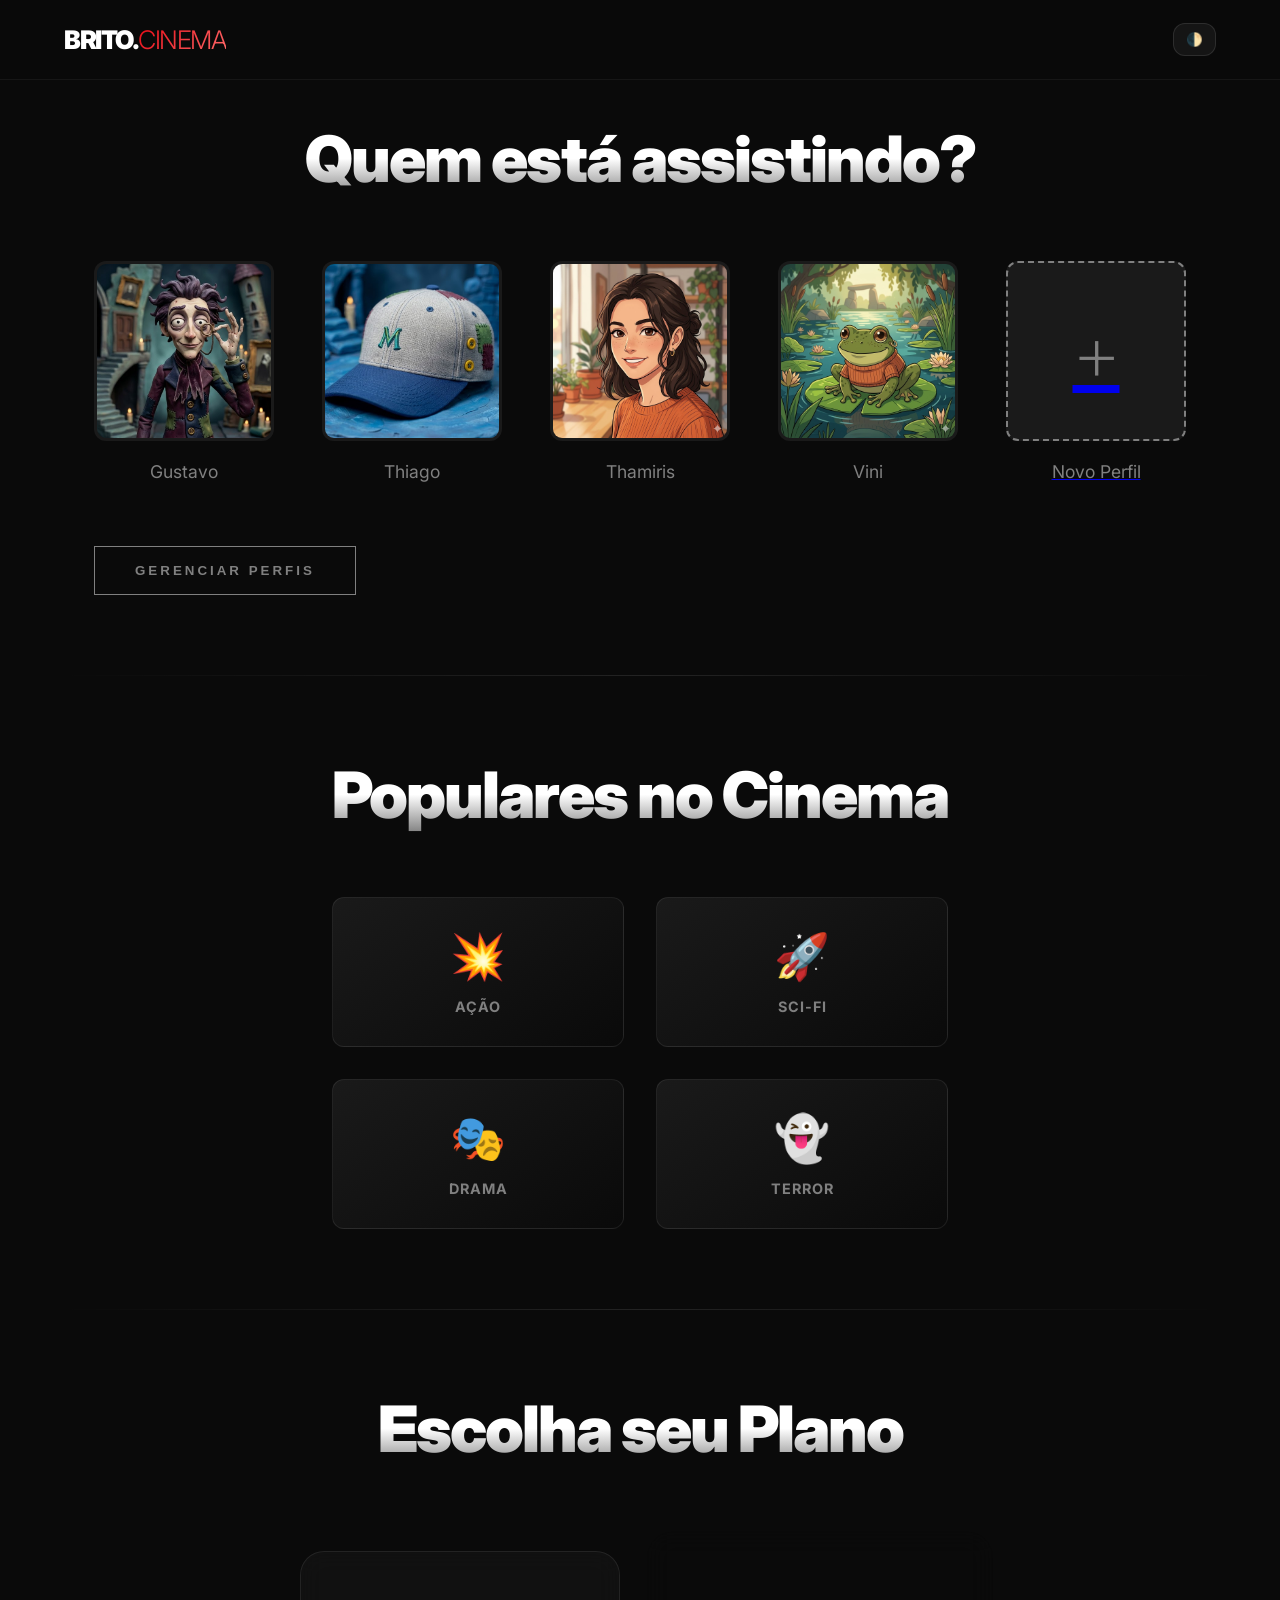
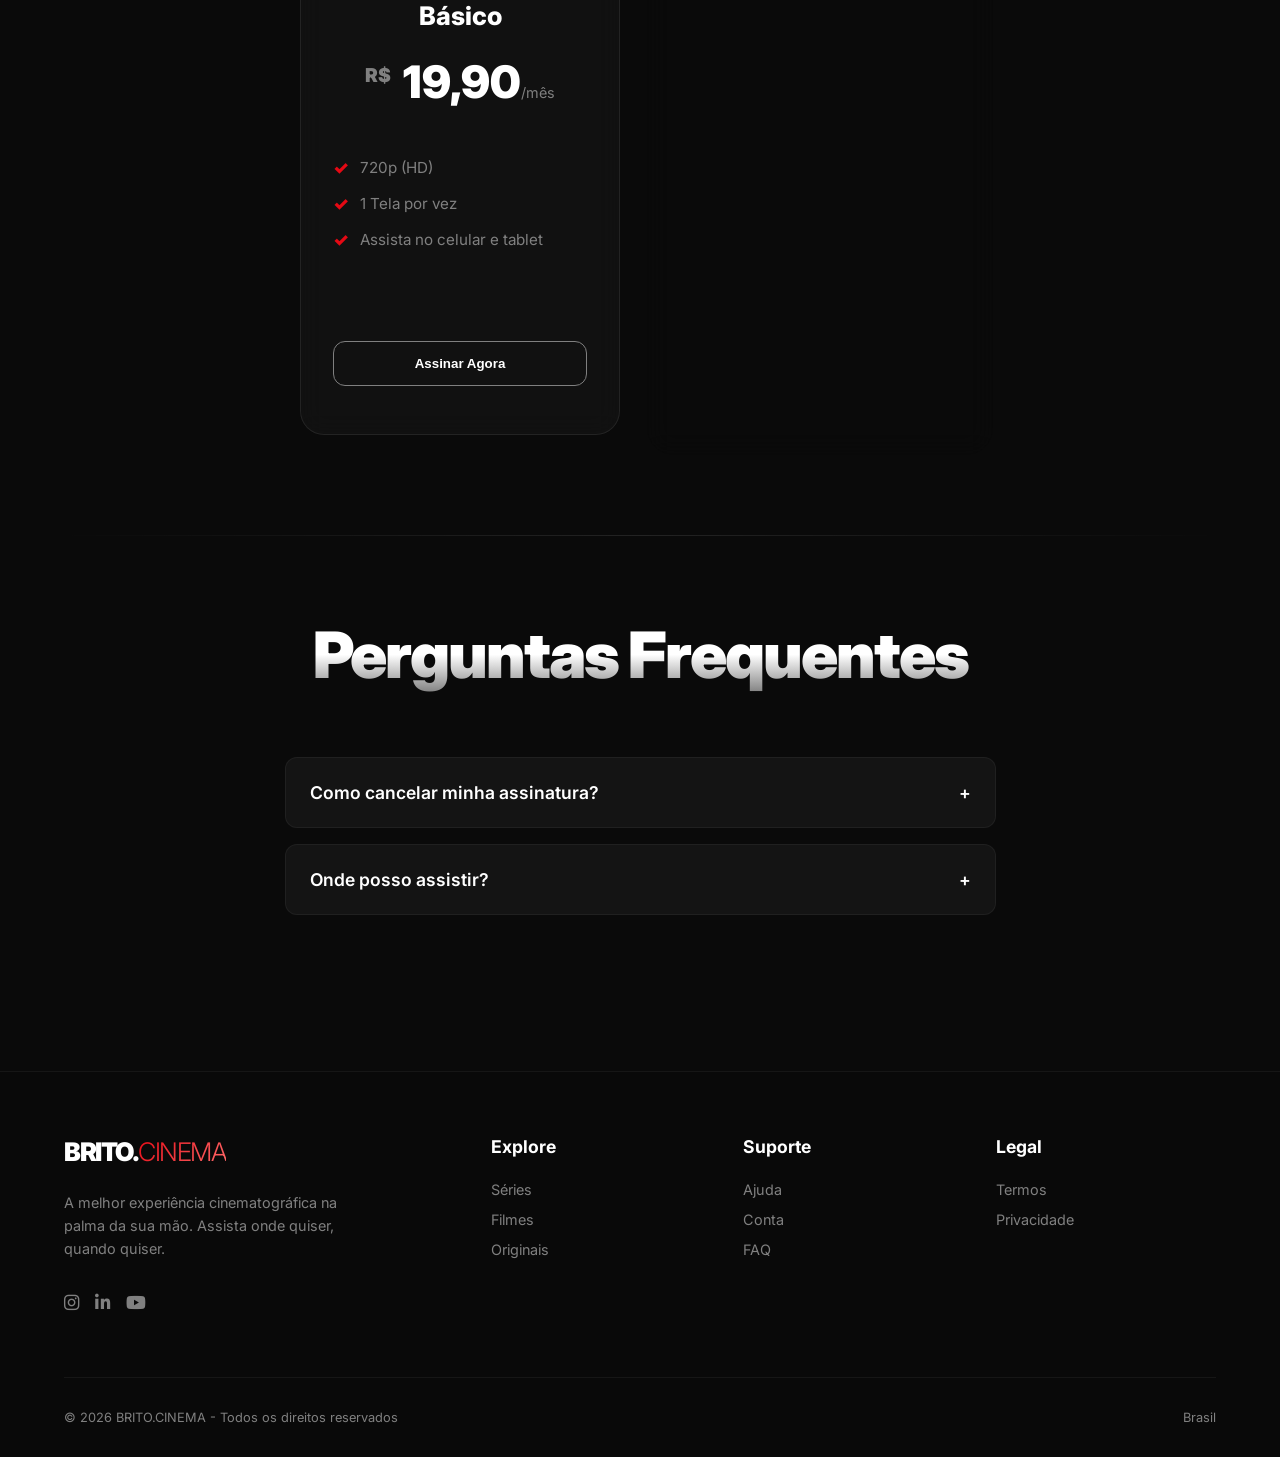
==== index.html @ 1ca7cb32 "feat: implementação de interface premium com dark mode, accordion e auxilio de IA (Gemini)" ====
<!DOCTYPE html>
<html lang="pt-br">
<head>
    <meta charset="UTF-8">
    <meta name="viewport" content="width=device-width, initial-scale=1.0">
    <title>BRITO.CINEMA | Premium Experience</title>
    
    <link rel="stylesheet" href="https://cdnjs.cloudflare.com/ajax/libs/font-awesome/6.5.1/css/all.min.css">
    <link href="https://fonts.googleapis.com/css2?family=Inter:wght@400;600;700;900&display=swap" rel="stylesheet">
    
    <link rel="stylesheet" href="./styles/style.css">
</head>
<body class="dark-mode">
    <header id="main-header">
        <div class="logo">
            <span class="logo-main">BRITO</span><span class="logo-dot">.</span><span class="logo-sub">CINEMA</span>
        </div>
        <button id="theme-toggle" onclick="toggleTheme()" aria-label="Alternar tema">🌓</button>
    </header>

    <main>
        <section class="profile-container">
            <h1 class="main-title">Quem está assistindo?</h1>
            <div class="profiles-wrapper">
                <ul class="profiles-list">
                    <li class="profile-item">
                        <div class="avatar-box"><img src="./imgs/profile1.jpg" alt="Gustavo"></div>
                        <span class="profile-name">Gustavo</span>
                    </li>
                    <li class="profile-item">
                        <div class="avatar-box"><img src="./imgs/profile2.jpg" alt="Thiago"></div>
                        <span class="profile-name">Thiago</span>
                    </li>
                    <li class="profile-item">
                        <div class="avatar-box"><img src="./imgs/profile3.jpg" alt="Thamiris"></div>
                        <span class="profile-name">Thamiris</span>
                    </li>
                    <li class="profile-item">
                        <div class="avatar-box"><img src="./imgs/profile4.jpg" alt="Vini"></div>
                        <span class="profile-name">Vini</span>
                    </li>
                    <li class="profile-item">
                        <a href="#" class="profile-link add-btn">
                            <div class="avatar-box plus-icon"><span>+</span></div>
                            <span class="profile-name">Novo Perfil</span>
                        </a>
                    </li>
                </ul>
            </div>
            <div class="manage-area">
                <button class="btn-manage">Gerenciar Perfis</button>
            </div>
        </section>

        <hr class="section-divider">

        <section class="trending-section">
            <h2 class="section-title">Populares no Cinema</h2>
            <div class="trending-grid">
                <div class="trending-card">
                    <span class="genre-icon">💥</span>
                    <span class="genre-label">Ação</span>
                </div>
                <div class="trending-card">
                    <span class="genre-icon">🚀</span>
                    <span class="genre-label">Sci-Fi</span>
                </div>
                <div class="trending-card">
                    <span class="genre-icon">🎭</span>
                    <span class="genre-label">Drama</span>
                </div>
                <div class="trending-card">
                    <span class="genre-icon">👻</span>
                    <span class="genre-label">Terror</span>
                </div>
            </div>
        </section>

      <hr class="section-divider">

<section class="plans-section">
    <h2 class="section-title">Escolha seu Plano</h2>
    <div class="plans-grid">
        <div class="plan-card">
            <div class="plan-header">
                <h3>Básico</h3>
                <p class="price"><span>R$</span> 19,90<small>/mês</small></p>
            </div>
            <ul class="plan-features">
                <li>720p (HD)</li>
                <li>1 Tela por vez</li>
                <li>Assista no celular e tablet</li>
            </ul>
            <button class="btn-plan">Assinar Agora</button>
        </div>

        <div class="plan-card featured">
            <div class="badge">Mais Popular</div>
            <div class="plan-header">
                <h3>Premium</h3>
                <p class="price"><span>R$</span> 45,90<small>/mês</small></p>
            </div>
            <ul class="plan-features">
                <li>4K + HDR</li>
                <li>4 Telas simultâneas</li>
                <li>Áudio Spatial (Dolby Atmos)</li>
                <li>Downloads ilimitados</li>
            </ul>
            <button class="btn-plan btn-featured">Experimentar Premium</button>
        </div>
    </div>
</section>

        <hr class="section-divider">

        <section class="faq-section">
            <h2 class="section-title">Perguntas Frequentes</h2>
            <div class="faq-container">
                <div class="faq-item">
                    <div class="faq-question">Como cancelar minha assinatura? <span class="faq-icon">+</span></div>
                    <div class="faq-answer">Você pode cancelar online com apenas dois cliques. Sem taxas de cancelamento.</div>
                </div>
                <div class="faq-item">
                    <div class="faq-question">Onde posso assistir? <span class="faq-icon">+</span></div>
                    <div class="faq-answer">Assista em qualquer lugar, a qualquer momento, em um número ilimitado de dispositivos.</div>
                </div>
            </div>
        </section>
    </main>

    <footer id="main-footer">
        <div class="footer-container">
            <div class="footer-brand">
                <div class="logo">
                    <span class="logo-main">BRITO</span><span class="logo-dot">.</span><span class="logo-sub">CINEMA</span>
                </div>
                <p>A melhor experiência cinematográfica na palma da sua mão. Assista onde quiser, quando quiser.</p>
                <div class="social-links">
                    <a href="#" class="social-btn" aria-label="Instagram"><i class="fa-brands fa-instagram"></i></a>
                    <a href="#" class="social-btn" aria-label="LinkedIn"><i class="fa-brands fa-linkedin-in"></i></a>
                    <a href="#" class="social-btn" aria-label="YouTube"><i class="fa-brands fa-youtube"></i></a>
                </div>
            </div>
            <div class="footer-grid">
                <div class="footer-column">
                    <h4>Explore</h4>
                    <a href="#">Séries</a><a href="#">Filmes</a><a href="#">Originais</a>
                </div>
                <div class="footer-column">
                    <h4>Suporte</h4>
                    <a href="#">Ajuda</a><a href="#">Conta</a><a href="#">FAQ</a>
                </div>
                <div class="footer-column">
                    <h4>Legal</h4>
                    <a href="#">Termos</a><a href="#">Privacidade</a>
                </div>
            </div>
        </div>
        <div class="footer-bottom">
            <p>&copy; 2026 BRITO.CINEMA - Todos os direitos reservados</p>
            <span>Brasil</span>
        </div>
    </footer>

    <script src="./scripts/theme.js"></script>
    <script src="./scripts/accordions.js"></script>
</body>
</html>
---- styles/style.css ----
:root {
    --primary: #e50914;
    --primary-hover: #ff1f1f;
    --bg-dark: #0a0a0a;
    --card-bg: #141414;
    --text-main: #ffffff;
    --text-muted: #808080;
    --header-glass: rgba(10, 10, 10, 0.75);
    --transition: all 0.5s cubic-bezier(0.23, 1, 0.32, 1);
    --border-radius: 12px;
}

.light-mode {
    --bg-dark: #f8f9fa;
    --card-bg: #ffffff;
    --text-main: #1a1a1a;
    --text-muted: #707070;
    --header-glass: rgba(248, 249, 250, 0.8);
}

* {
    margin: 0;
    padding: 0;
    box-sizing: border-box;
    -webkit-font-smoothing: antialiased;
}

body {
    background-color: var(--bg-dark);
    color: var(--text-main);
    font-family: 'Inter', sans-serif;
    overflow-x: hidden;
    transition: background-color 0.6s ease;
}

header {
    position: fixed;
    top: 0;
    width: 100%;
    height: 80px;
    display: flex;
    justify-content: space-between;
    align-items: center;
    padding: 0 5%;
    z-index: 1000;
    backdrop-filter: blur(20px) saturate(180%);
    background-color: var(--header-glass);
    border-bottom: 1px solid rgba(255, 255, 255, 0.05);
}

.logo {
    font-size: 1.6rem;
    font-weight: 900;
    letter-spacing: -1.5px;
    text-transform: uppercase;
}

.logo-sub {
    font-weight: 300;
    background: linear-gradient(135deg, var(--primary), #ff6b6b);
    -webkit-background-clip: text;
    -webkit-text-fill-color: transparent;
}

#theme-toggle {
    background: rgba(255, 255, 255, 0.05);
    border: 1px solid rgba(255, 255, 255, 0.1);
    border-radius: 12px;
    padding: 8px 12px;
    cursor: pointer;
    transition: var(--transition);
}

.main-title,
.section-title {
    font-size: clamp(2rem, 6vw, 4rem);
    font-weight: 900;
    letter-spacing: -2px;
    margin-bottom: 4rem;
    text-align: center;
    background: linear-gradient(to bottom, var(--text-main) 50%, var(--text-muted));
    -webkit-background-clip: text;
    -webkit-text-fill-color: transparent;
}

main {
    min-height: 100vh;
    display: flex;
    flex-direction: column;
    align-items: center;
    padding: 120px 20px 60px;
    max-width: 1200px;
    margin: 0 auto;
}

.profiles-list {
    list-style: none;
    display: flex;
    flex-wrap: wrap;
    justify-content: center;
    gap: 3rem;
}

.profile-item {
    opacity: 0;
    transform: translateY(20px);
    animation: fadeInUp 0.6s forwards;
}

.profile-item:nth-child(1) {
    animation-delay: 0.1s;
}

.profile-item:nth-child(2) {
    animation-delay: 0.2s;
}

.profile-item:nth-child(3) {
    animation-delay: 0.3s;
}

.profile-item:nth-child(4) {
    animation-delay: 0.4s;
}

.profile-item:nth-child(5) {
    animation-delay: 0.5s;
}

.avatar-box {
    width: clamp(120px, 15vw, 180px);
    height: clamp(120px, 15vw, 180px);
    border-radius: var(--border-radius);
    position: relative;
    overflow: hidden;
    background-color: #1a1a1a;
    border: 3px solid transparent;
    transition: var(--transition);
}

.avatar-box img {
    width: 100%;
    height: 100%;
    object-fit: cover;
    display: block;
}

.profile-item:hover .avatar-box {
    transform: scale(1.08) translateY(-10px);
    border-color: var(--text-main);
}

.profile-name {
    margin-top: 20px;
    display: block;
    text-align: center;
    color: var(--text-muted);
    font-size: 1.1rem;
    transition: var(--transition);
}

.profile-item:hover .profile-name {
    color: var(--text-main);
    transform: translateY(5px);
}

.plus-icon {
    display: flex;
    align-items: center;
    justify-content: center;
    border: 2px dashed var(--text-muted);
}

.plus-icon span {
    font-size: 5rem;
    font-weight: 200;
    color: var(--text-muted);
}

.trending-grid {
    display: grid;
    grid-template-columns: repeat(auto-fit, minmax(220px, 1fr));
    gap: 2rem;
    width: 100%;
}

.trending-card {
    height: 150px;
    background: linear-gradient(145deg, #1a1a1a, #0a0a0a);
    border-radius: var(--border-radius);
    display: flex;
    flex-direction: column;
    align-items: center;
    justify-content: center;
    gap: 15px;
    border: 1px solid rgba(255, 255, 255, 0.08);
    cursor: pointer;
    transition: var(--transition);
}

.genre-icon {
    font-size: 2.8rem;
    transition: transform 0.4s cubic-bezier(0.175, 0.885, 0.32, 1.275);
}

.genre-label {
    font-weight: 700;
    text-transform: uppercase;
    letter-spacing: 1px;
    color: var(--text-muted);
    font-size: 0.9rem;
}

.trending-card:hover {
    transform: translateY(-12px);
    border-color: var(--primary);
    background: #1a1a1a;
}

.trending-card:hover .genre-icon {
    transform: scale(1.3) rotate(-5deg);
}

.trending-card:hover .genre-label {
    color: var(--text-main);
    text-shadow: 0 0 10px var(--primary);
}

/* --- UPGRADE NA SEÇÃO DE PLANOS --- */
.plans-grid {
    display: flex;
    justify-content: center;
    gap: 2.5rem;
    flex-wrap: wrap;
    width: 100%;
    padding: 20px 0;
}

.plan-card {
    background: rgba(255, 255, 255, 0.03);
    backdrop-filter: blur(12px);
    padding: 3rem 2rem;
    border-radius: 24px;
    width: 320px;
    text-align: center;
    border: 1px solid rgba(255, 255, 255, 0.08);
    transition: all 0.5s cubic-bezier(0.23, 1, 0.32, 1);
    display: flex;
    flex-direction: column;
    position: relative;
}

/* Efeito ao passar o mouse */
.plan-card:hover {
    transform: translateY(-15px);
    background: rgba(255, 255, 255, 0.05);
    border-color: rgba(255, 255, 255, 0.2);
    box-shadow: 0 20px 40px rgba(0, 0, 0, 0.4);
}

/* Destaque do Plano Premium */
.plan-card.featured {
    border: 2px solid var(--primary);
    background: linear-gradient(145deg, rgba(229, 9, 20, 0.1), rgba(0, 0, 0, 0.4));
    transform: scale(1.08);
    z-index: 2;
}

.plan-card.featured:hover {
    transform: scale(1.1) translateY(-15px);
    box-shadow: 0 0 30px rgba(229, 9, 20, 0.3);
}

/* Selo de "Mais Popular" */
.badge {
    position: absolute;
    top: -15px;
    left: 50%;
    transform: translateX(-50%);
    background: var(--primary);
    color: white;
    padding: 6px 15px;
    border-radius: 50px;
    font-size: 0.75rem;
    font-weight: 900;
    text-transform: uppercase;
    letter-spacing: 1px;
    box-shadow: 0 10px 20px rgba(229, 9, 20, 0.4);
}

.plan-card h3 {
    font-size: 1.6rem;
    margin-bottom: 10px;
    font-weight: 800;
}

/* Estilo do Preço */
.price {
    font-size: 2.8rem;
    font-weight: 900;
    color: var(--text-main);
    margin: 1.5rem 0;
}

.price span {
    font-size: 1.2rem;
    vertical-align: super;
    color: var(--text-muted);
    margin-right: 4px;
}

.price small {
    font-size: 0.9rem;
    color: var(--text-muted);
    font-weight: 400;
}

/* Lista de Benefícios */
.plan-features {
    list-style: none;
    text-align: left;
    margin: 1.5rem 0 2.5rem;
    flex-grow: 1;
}

.plan-features li {
    color: var(--text-muted);
    margin-bottom: 15px;
    font-size: 0.95rem;
    display: flex;
    align-items: center;
}

.plan-features li::before {
    content: "✓";
    color: var(--primary);
    margin-right: 12px;
    font-weight: 900;
    font-size: 1.1rem;
}

/* Botões de Assinatura */
.btn-plan {
    background: transparent;
    border: 1px solid var(--text-muted);
    color: var(--text-main);
    padding: 14px;
    border-radius: 12px;
    font-weight: 700;
    cursor: pointer;
    transition: 0.3s;
}

.btn-plan:hover {
    background: white;
    color: black;
    border-color: white;
}

.btn-featured {
    background: var(--primary);
    border: none;
}

.btn-featured:hover {
    background: var(--primary-hover);
    transform: scale(1.05);
}

.faq-container {
    width: 100%;
    max-width: 850px;
}

.faq-item {
    background: var(--card-bg);
    margin-bottom: 1rem;
    border-radius: var(--border-radius);
    border: 1px solid rgba(255, 255, 255, 0.05);
    cursor: pointer;
    overflow: hidden;
}

.faq-question {
    padding: 1.5rem;
    display: flex;
    justify-content: space-between;
    align-items: center;
    font-weight: 600;
    font-size: 1.1rem;
}

.faq-answer {
    max-height: 0;
    padding: 0 1.5rem;
    overflow: hidden;
    color: var(--text-muted);
    transition: max-height 0.4s ease, padding 0.4s ease, opacity 0.4s ease;
    opacity: 0;
    line-height: 1.6;
}

.faq-item.active .faq-answer {
    max-height: 200px;
    padding-top: 0.5rem;
    padding-bottom: 1.5rem;
    opacity: 1;
}

.faq-icon {
    transition: transform 0.3s;
}

.faq-item.active .faq-icon {
    transform: rotate(45deg);
    color: var(--primary);
}

.section-divider {
    border: 0;
    height: 1px;
    background: linear-gradient(90deg, transparent, rgba(255, 255, 255, 0.1), transparent);
    margin: 5rem 0;
    width: 100%;
}

.btn-manage {
    margin-top: 4rem;
    background: transparent;
    border: 1px solid var(--text-muted);
    color: var(--text-muted);
    padding: 1rem 2.5rem;
    font-weight: 600;
    text-transform: uppercase;
    letter-spacing: 3px;
    cursor: pointer;
    transition: var(--transition);
}

.btn-manage:hover {
    color: var(--bg-dark);
    background-color: var(--text-main);
    border-color: var(--text-main);
}

#main-footer {
    width: 100%;
    background-color: var(--header-glass);
    backdrop-filter: blur(20px);
    border-top: 1px solid rgba(255, 255, 255, 0.05);
    padding: 4rem 5% 2rem;
    margin-top: 5rem;
}

.footer-container {
    max-width: 1200px;
    margin: 0 auto;
    display: grid;
    grid-template-columns: 1fr 2fr;
    gap: 4rem;
}

.footer-brand p {
    color: var(--text-muted);
    margin-top: 1.5rem;
    line-height: 1.6;
    max-width: 300px;
    font-size: 0.9rem;
}

.social-links {
    display: flex;
    gap: 1rem;
    margin-top: 2rem;
}

.social-links a {
    color: var(--text-muted);
    text-decoration: none;
    font-size: 1.1rem;
    transition: var(--transition);
}

.social-links a:hover {
    color: var(--primary);
    transform: translateY(-3px);
}

.footer-grid {
    display: grid;
    grid-template-columns: repeat(3, 1fr);
    gap: 2rem;
}

.footer-column h4 {
    color: var(--text-main);
    font-size: 1.1rem;
    margin-bottom: 1.5rem;
    font-weight: 700;
}

.footer-column a {
    display: block;
    color: var(--text-muted);
    text-decoration: none;
    margin-bottom: 0.8rem;
    font-size: 0.9rem;
    transition: var(--transition);
}

.footer-column a:hover {
    color: var(--primary);
    padding-left: 5px;
}

.footer-bottom {
    max-width: 1200px;
    margin: 4rem auto 0;
    padding-top: 2rem;
    border-top: 1px solid rgba(255, 255, 255, 0.05);
    display: flex;
    justify-content: space-between;
    align-items: center;
    color: var(--text-muted);
    font-size: 0.8rem;
}

@keyframes fadeInUp {
    from {
        opacity: 0;
        transform: translateY(30px);
    }

    to {
        opacity: 1;
        transform: translateY(0);
    }
}

@media (max-width: 900px) {
    .footer-container {
        grid-template-columns: 1fr;
        text-align: center;
    }

    .footer-brand p {
        margin: 1.5rem auto;
    }

    .social-links {
        justify-content: center;
    }

    .footer-grid {
        grid-template-columns: 1fr;
        gap: 3rem;
    }

    .footer-bottom {
        flex-direction: column;
        gap: 1rem;
    }
}
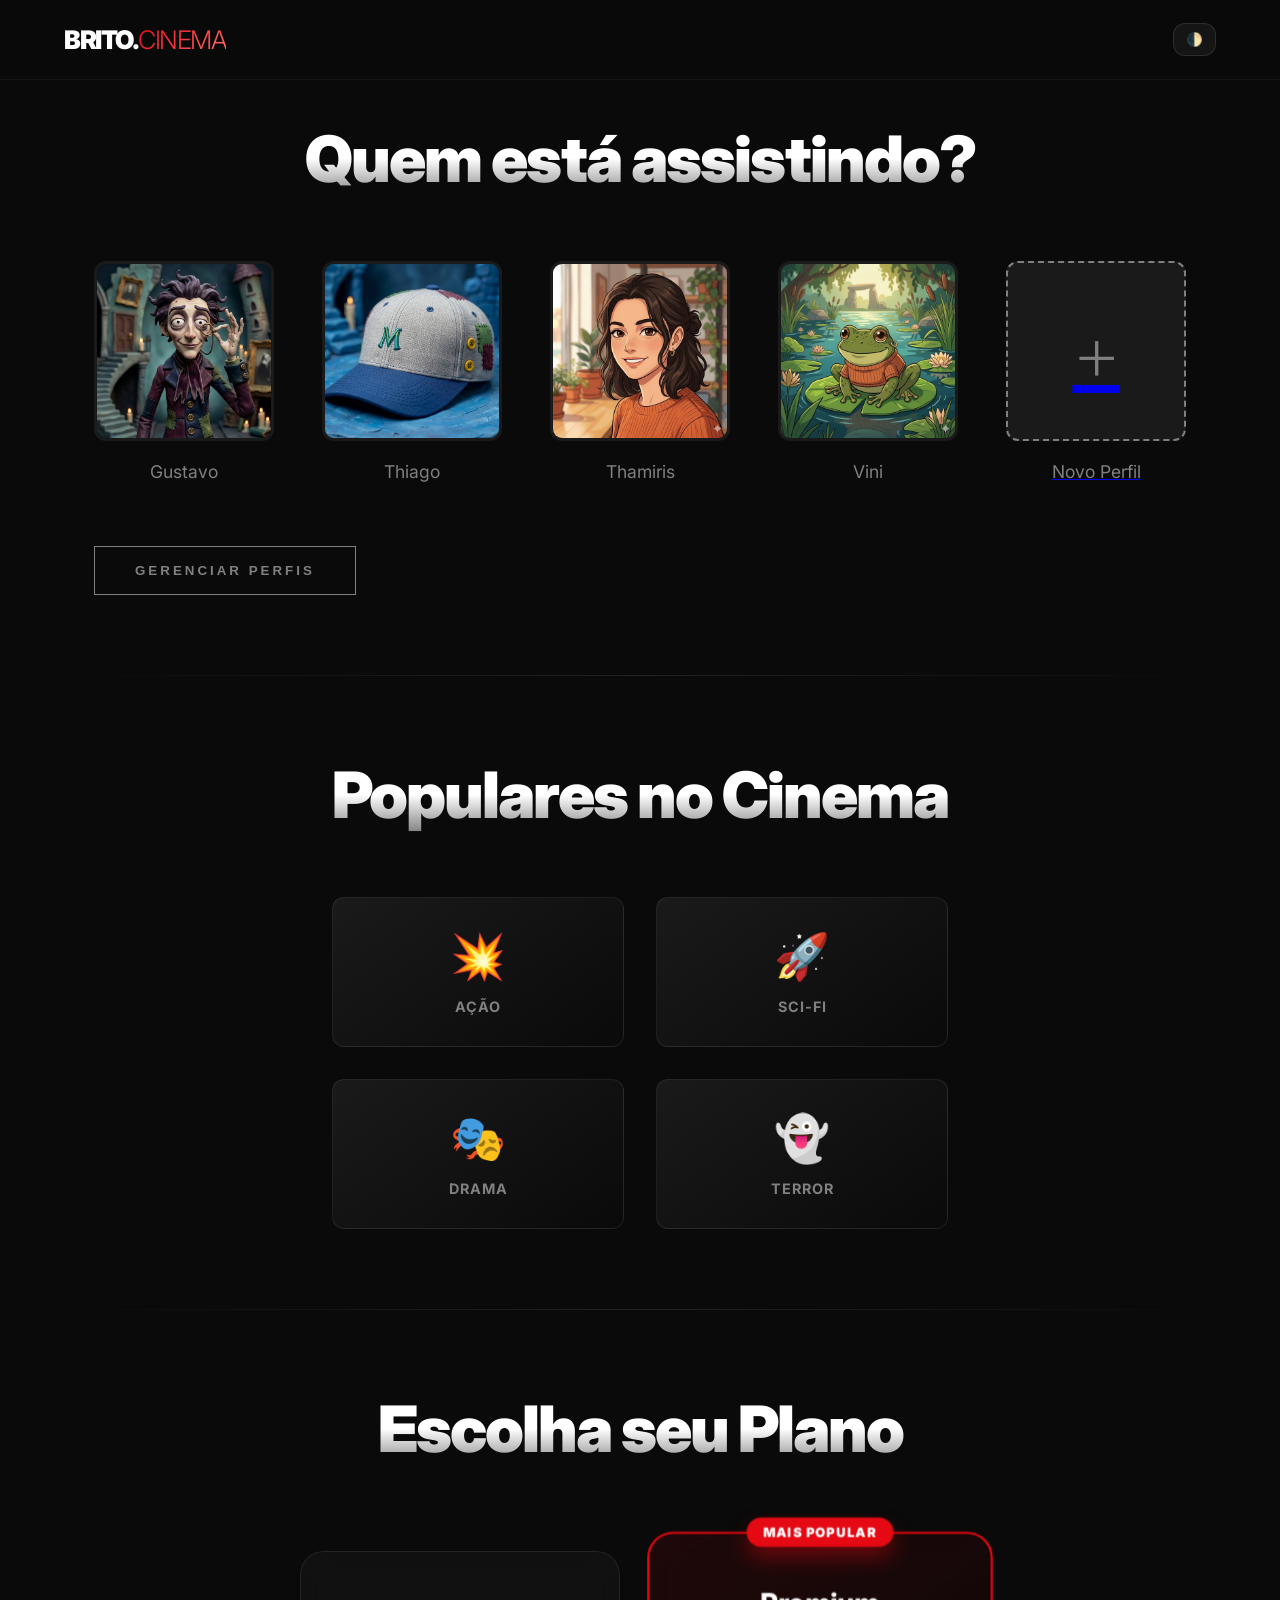
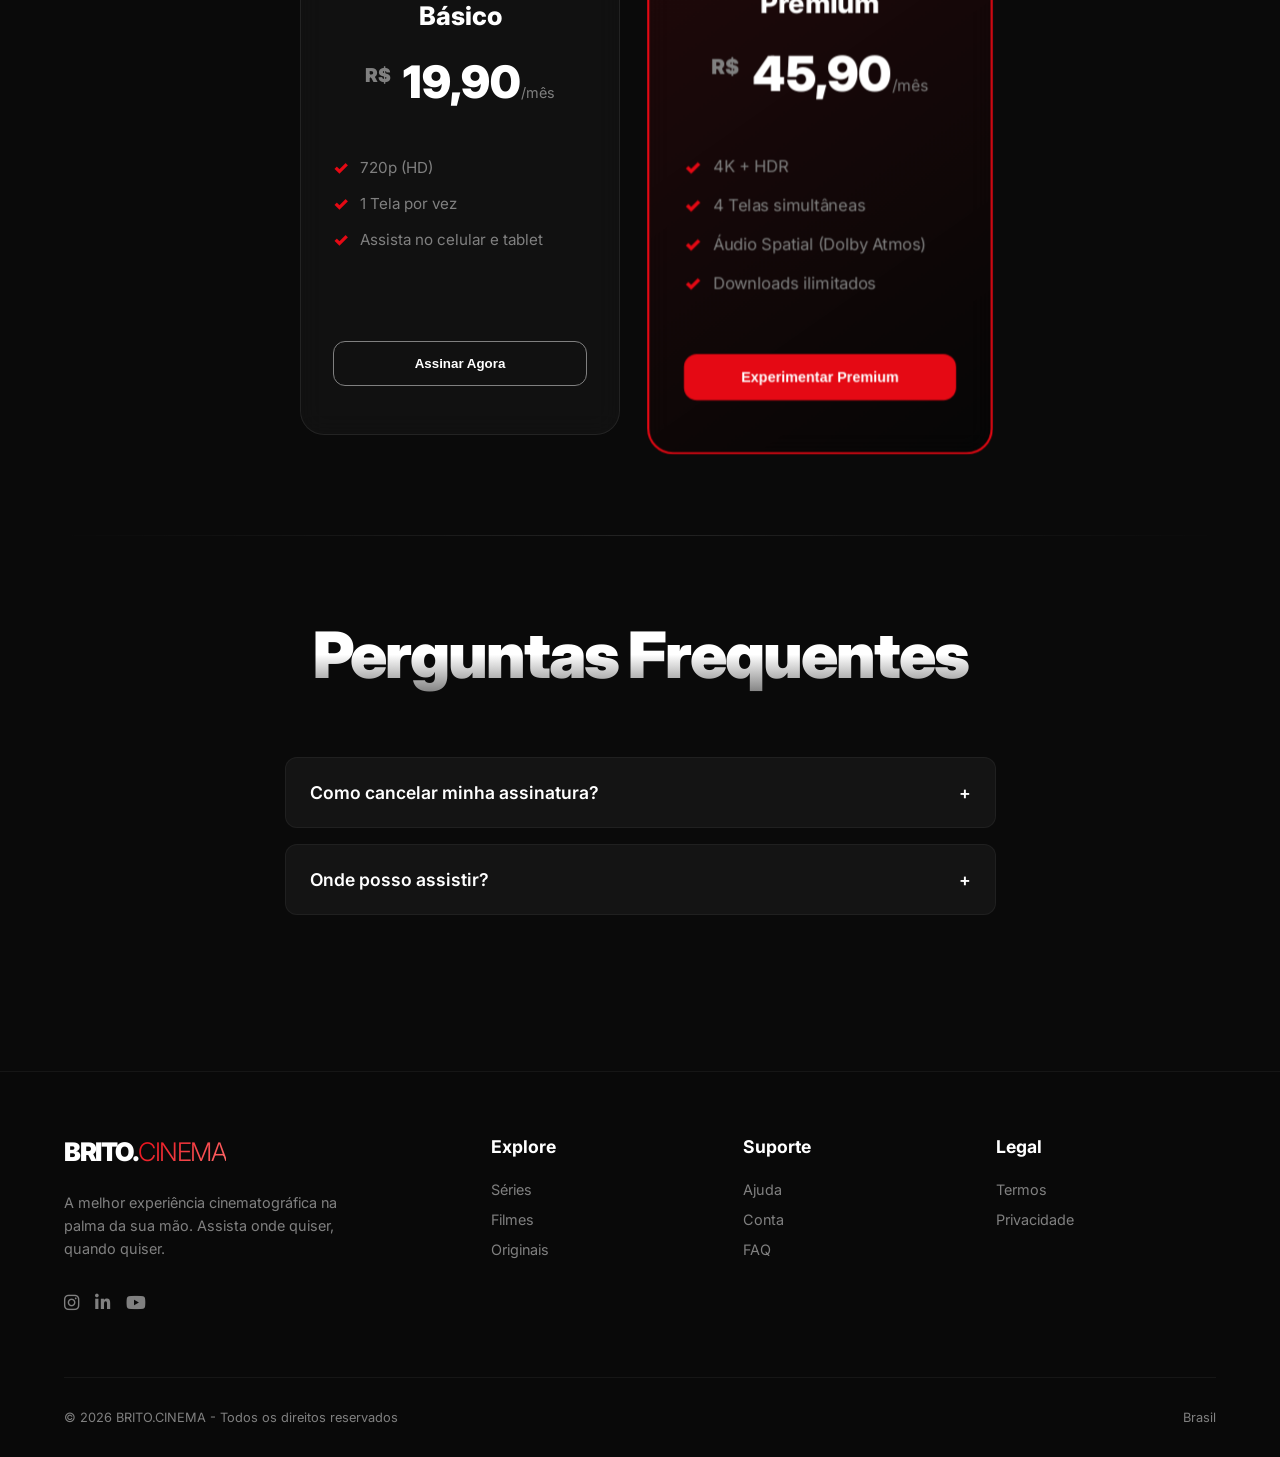
==== commit 1f452f3c: "refactor: separa CSS por responsabilidade e organiza estilos em arquivos separados por seção" ====
--- a/index.html
+++ b/index.html
@@ -8,7 +8,12 @@
     <link rel="stylesheet" href="https://cdnjs.cloudflare.com/ajax/libs/font-awesome/6.5.1/css/all.min.css">
     <link href="https://fonts.googleapis.com/css2?family=Inter:wght@400;600;700;900&display=swap" rel="stylesheet">
     
-    <link rel="stylesheet" href="./styles/style.css">
+    <link rel="stylesheet" href="./styles/base.css">
+    <link rel="stylesheet" href="./styles/profiles.css">
+    <link rel="stylesheet" href="./styles/trending.css"> 
+    <link rel="stylesheet" href="./styles/plans.css">
+    <link rel="stylesheet" href="./styles/faq.css">
+    <link rel="stylesheet" href="./styles/footer.css">
 </head>
 <body class="dark-mode">
     <header id="main-header">
--- a/styles/base.css
+++ b/styles/base.css
@@ -0,0 +1,103 @@
+:root {
+    --primary: #e50914;
+    --primary-hover: #ff1f1f;
+    --bg-dark: #0a0a0a;
+    --card-bg: #141414;
+    --text-main: #ffffff;
+    --text-muted: #808080;
+    --header-glass: rgba(10, 10, 10, 0.75);
+    --transition: all 0.5s cubic-bezier(0.23, 1, 0.32, 1);
+    --border-radius: 12px;
+}
+
+.light-mode {
+    --bg-dark: #f8f9fa;
+    --card-bg: #ffffff;
+    --text-main: #1a1a1a;
+    --text-muted: #707070;
+    --header-glass: rgba(248, 249, 250, 0.8);
+}
+
+* {
+    margin: 0;
+    padding: 0;
+    box-sizing: border-box;
+    -webkit-font-smoothing: antialiased;
+}
+
+body {
+    background-color: var(--bg-dark);
+    color: var(--text-main);
+    font-family: 'Inter', sans-serif;
+    overflow-x: hidden;
+    transition: background-color 0.6s ease;
+}
+
+main {
+    min-height: 100vh;
+    display: flex;
+    flex-direction: column;
+    align-items: center;
+    padding: 120px 20px 60px;
+    max-width: 1200px;
+    margin: 0 auto;
+}
+
+header {
+    position: fixed;
+    top: 0;
+    width: 100%;
+    height: 80px;
+    display: flex;
+    justify-content: space-between;
+    align-items: center;
+    padding: 0 5%;
+    z-index: 1000;
+    backdrop-filter: blur(20px) saturate(180%);
+    background-color: var(--header-glass);
+    border-bottom: 1px solid rgba(255, 255, 255, 0.05);
+}
+
+#theme-toggle {
+    background: rgba(255, 255, 255, 0.05);
+    border: 1px solid rgba(255, 255, 255, 0.1);
+    border-radius: 12px;
+    padding: 8px 12px;
+    cursor: pointer;
+    transition: var(--transition);
+}
+
+/* UTILITIES */
+.main-title,
+.section-title {
+    font-size: clamp(2rem, 6vw, 4rem);
+    font-weight: 900;
+    letter-spacing: -2px;
+    margin-bottom: 4rem;
+    text-align: center;
+    background: linear-gradient(to bottom, var(--text-main) 50%, var(--text-muted));
+    -webkit-background-clip: text;
+    -webkit-text-fill-color: transparent;
+}
+
+.logo {
+    font-size: 1.6rem;
+    font-weight: 900;
+    letter-spacing: -1.5px;
+    text-transform: uppercase;
+}
+
+.logo-sub {
+    font-weight: 300;
+    background: linear-gradient(135deg, var(--primary), #ff6b6b);
+    -webkit-background-clip: text;
+    -webkit-text-fill-color: transparent;
+}
+
+.section-divider {
+    border: 0;
+    height: 1px;
+    background: linear-gradient(90deg, transparent, rgba(255, 255, 255, 0.1), transparent);
+    margin: 5rem 0;
+    width: 100%;
+}
--- a/styles/profiles.css
+++ b/styles/profiles.css
@@ -0,0 +1,114 @@
+.profiles-list {
+    list-style: none;
+    display: flex;
+    flex-wrap: wrap;
+    justify-content: center;
+    gap: 3rem;
+}
+
+.profile-item {
+    opacity: 0;
+    transform: translateY(20px);
+    animation: fadeInUp 0.6s forwards;
+}
+
+.profile-item:nth-child(1) {
+    animation-delay: 0.1s;
+}
+
+.profile-item:nth-child(2) {
+    animation-delay: 0.2s;
+}
+
+.profile-item:nth-child(3) {
+    animation-delay: 0.3s;
+}
+
+.profile-item:nth-child(4) {
+    animation-delay: 0.4s;
+}
+
+.profile-item:nth-child(5) {
+    animation-delay: 0.5s;
+}
+
+.avatar-box {
+    width: clamp(120px, 15vw, 180px);
+    height: clamp(120px, 15vw, 180px);
+    border-radius: var(--border-radius);
+    position: relative;
+    overflow: hidden;
+    background-color: #1a1a1a;
+    border: 3px solid transparent;
+    transition: var(--transition);
+}
+
+.avatar-box img {
+    width: 100%;
+    height: 100%;
+    object-fit: cover;
+    display: block;
+}
+
+.profile-item:hover .avatar-box {
+    transform: scale(1.08) translateY(-10px);
+    border-color: var(--text-main);
+}
+
+.profile-name {
+    margin-top: 20px;
+    display: block;
+    text-align: center;
+    color: var(--text-muted);
+    font-size: 1.1rem;
+    transition: var(--transition);
+}
+
+.profile-item:hover .profile-name {
+    color: var(--text-main);
+    transform: translateY(5px);
+}
+
+.plus-icon {
+    display: flex;
+    align-items: center;
+    justify-content: center;
+    border: 2px dashed var(--text-muted);
+}
+
+.plus-icon span {
+    font-size: 5rem;
+    font-weight: 200;
+    color: var(--text-muted);
+}
+
+.btn-manage {
+    margin-top: 4rem;
+    background: transparent;
+    border: 1px solid var(--text-muted);
+    color: var(--text-muted);
+    padding: 1rem 2.5rem;
+    font-weight: 600;
+    text-transform: uppercase;
+    letter-spacing: 3px;
+    cursor: pointer;
+    transition: var(--transition);
+}
+
+.btn-manage:hover {
+    color: var(--bg-dark);
+    background-color: var(--text-main);
+    border-color: var(--text-main);
+}
+
+@keyframes fadeInUp {
+    from {
+        opacity: 0;
+        transform: translateY(30px);
+    }
+
+    to {
+        opacity: 1;
+        transform: translateY(0);
+    }
+}
--- a/styles/trending.css
+++ b/styles/trending.css
@@ -0,0 +1,48 @@
+.trending-grid {
+    display: grid;
+    grid-template-columns: repeat(auto-fit, minmax(220px, 1fr));
+    gap: 2rem;
+    width: 100%;
+}
+
+.trending-card {
+    height: 150px;
+    background: linear-gradient(145deg, #1a1a1a, #0a0a0a);
+    border-radius: var(--border-radius);
+    display: flex;
+    flex-direction: column;
+    align-items: center;
+    justify-content: center;
+    gap: 15px;
+    border: 1px solid rgba(255, 255, 255, 0.08);
+    cursor: pointer;
+    transition: var(--transition);
+}
+
+.genre-icon {
+    font-size: 2.8rem;
+    transition: transform 0.4s cubic-bezier(0.175, 0.885, 0.32, 1.275);
+}
+
+.genre-label {
+    font-weight: 700;
+    text-transform: uppercase;
+    letter-spacing: 1px;
+    color: var(--text-muted);
+    font-size: 0.9rem;
+}
+
+.trending-card:hover {
+    transform: translateY(-12px);
+    border-color: var(--primary);
+    background: #1a1a1a;
+}
+
+.trending-card:hover .genre-icon {
+    transform: scale(1.3) rotate(-5deg);
+}
+
+.trending-card:hover .genre-label {
+    color: var(--text-main);
+    text-shadow: 0 0 10px var(--primary);
+}
--- a/styles/plans.css
+++ b/styles/plans.css
@@ -0,0 +1,140 @@
+/* --- UPGRADE NA SEÇÃO DE PLANOS --- */
+.plans-grid {
+    display: flex;
+    justify-content: center;
+    gap: 2.5rem;
+    flex-wrap: wrap;
+    width: 100%;
+    padding: 20px 0;
+}
+
+.plan-card {
+    background: rgba(255, 255, 255, 0.03);
+    backdrop-filter: blur(12px);
+    padding: 3rem 2rem;
+    border-radius: 24px;
+    width: 320px;
+    text-align: center;
+    border: 1px solid rgba(255, 255, 255, 0.08);
+    transition: all 0.5s cubic-bezier(0.23, 1, 0.32, 1);
+    display: flex;
+    flex-direction: column;
+    position: relative;
+}
+
+/* Efeito ao passar o mouse */
+.plan-card:hover {
+    transform: translateY(-15px);
+    background: rgba(255, 255, 255, 0.05);
+    border-color: rgba(255, 255, 255, 0.2);
+    box-shadow: 0 20px 40px rgba(0, 0, 0, 0.4);
+}
+
+/* Destaque do Plano Premium */
+.plan-card.featured {
+    border: 2px solid var(--primary);
+    background: linear-gradient(145deg, rgba(229, 9, 20, 0.1), rgba(0, 0, 0, 0.4));
+    transform: scale(1.08);
+    z-index: 2;
+}
+
+.plan-card.featured:hover {
+    transform: scale(1.1) translateY(-15px);
+    box-shadow: 0 0 30px rgba(229, 9, 20, 0.3);
+}
+
+/* Selo de "Mais Popular" */
+.badge {
+    position: absolute;
+    top: -15px;
+    left: 50%;
+    transform: translateX(-50%);
+    background: var(--primary);
+    color: white;
+    padding: 6px 15px;
+    border-radius: 50px;
+    font-size: 0.75rem;
+    font-weight: 900;
+    text-transform: uppercase;
+    letter-spacing: 1px;
+    box-shadow: 0 10px 20px rgba(229, 9, 20, 0.4);
+}
+
+.plan-card h3 {
+    font-size: 1.6rem;
+    margin-bottom: 10px;
+    font-weight: 800;
+}
+
+/* Estilo do Preço */
+.price {
+    font-size: 2.8rem;
+    font-weight: 900;
+    color: var(--text-main);
+    margin: 1.5rem 0;
+}
+
+.price span {
+    font-size: 1.2rem;
+    vertical-align: super;
+    color: var(--text-muted);
+    margin-right: 4px;
+}
+
+.price small {
+    font-size: 0.9rem;
+    color: var(--text-muted);
+    font-weight: 400;
+}
+
+/* Lista de Benefícios */
+.plan-features {
+    list-style: none;
+    text-align: left;
+    margin: 1.5rem 0 2.5rem;
+    flex-grow: 1;
+}
+
+.plan-features li {
+    color: var(--text-muted);
+    margin-bottom: 15px;
+    font-size: 0.95rem;
+    display: flex;
+    align-items: center;
+}
+
+.plan-features li::before {
+    content: "✓";
+    color: var(--primary);
+    margin-right: 12px;
+    font-weight: 900;
+    font-size: 1.1rem;
+}
+
+/* Botões de Assinatura */
+.btn-plan {
+    background: transparent;
+    border: 1px solid var(--text-muted);
+    color: var(--text-main);
+    padding: 14px;
+    border-radius: 12px;
+    font-weight: 700;
+    cursor: pointer;
+    transition: 0.3s;
+}
+
+.btn-plan:hover {
+    background: white;
+    color: black;
+    border-color: white;
+}
+
+.btn-featured {
+    background: var(--primary);
+    border: none;
+}
+
+.btn-featured:hover {
+    background: var(--primary-hover);
+    transform: scale(1.05);
+}
--- a/styles/faq.css
+++ b/styles/faq.css
@@ -0,0 +1,48 @@
+.faq-container {
+    width: 100%;
+    max-width: 850px;
+}
+
+.faq-item {
+    background: var(--card-bg);
+    margin-bottom: 1rem;
+    border-radius: var(--border-radius);
+    border: 1px solid rgba(255, 255, 255, 0.05);
+    cursor: pointer;
+    overflow: hidden;
+}
+
+.faq-question {
+    padding: 1.5rem;
+    display: flex;
+    justify-content: space-between;
+    align-items: center;
+    font-weight: 600;
+    font-size: 1.1rem;
+}
+
+.faq-answer {
+    max-height: 0;
+    padding: 0 1.5rem;
+    overflow: hidden;
+    color: var(--text-muted);
+    transition: max-height 0.4s ease, padding 0.4s ease, opacity 0.4s ease;
+    opacity: 0;
+    line-height: 1.6;
+}
+
+.faq-item.active .faq-answer {
+    max-height: 200px;
+    padding-top: 0.5rem;
+    padding-bottom: 1.5rem;
+    opacity: 1;
+}
+
+.faq-icon {
+    transition: transform 0.3s;
+}
+
+.faq-item.active .faq-icon {
+    transform: rotate(45deg);
+    color: var(--primary);
+}
--- a/styles/footer.css
+++ b/styles/footer.css
@@ -0,0 +1,106 @@
+#main-footer {
+    width: 100%;
+    background-color: var(--header-glass);
+    backdrop-filter: blur(20px);
+    border-top: 1px solid rgba(255, 255, 255, 0.05);
+    padding: 4rem 5% 2rem;
+    margin-top: 5rem;
+}
+
+.footer-container {
+    max-width: 1200px;
+    margin: 0 auto;
+    display: grid;
+    grid-template-columns: 1fr 2fr;
+    gap: 4rem;
+}
+
+.footer-brand p {
+    color: var(--text-muted);
+    margin-top: 1.5rem;
+    line-height: 1.6;
+    max-width: 300px;
+    font-size: 0.9rem;
+}
+
+.social-links {
+    display: flex;
+    gap: 1rem;
+    margin-top: 2rem;
+}
+
+.social-links a {
+    color: var(--text-muted);
+    text-decoration: none;
+    font-size: 1.1rem;
+    transition: var(--transition);
+}
+
+.social-links a:hover {
+    color: var(--primary);
+    transform: translateY(-3px);
+}
+
+.footer-grid {
+    display: grid;
+    grid-template-columns: repeat(3, 1fr);
+    gap: 2rem;
+}
+
+.footer-column h4 {
+    color: var(--text-main);
+    font-size: 1.1rem;
+    margin-bottom: 1.5rem;
+    font-weight: 700;
+}
+
+.footer-column a {
+    display: block;
+    color: var(--text-muted);
+    text-decoration: none;
+    margin-bottom: 0.8rem;
+    font-size: 0.9rem;
+    transition: var(--transition);
+}
+
+.footer-column a:hover {
+    color: var(--primary);
+    padding-left: 5px;
+}
+
+.footer-bottom {
+    max-width: 1200px;
+    margin: 4rem auto 0;
+    padding-top: 2rem;
+    border-top: 1px solid rgba(255, 255, 255, 0.05);
+    display: flex;
+    justify-content: space-between;
+    align-items: center;
+    color: var(--text-muted);
+    font-size: 0.8rem;
+}
+
+@media (max-width: 900px) {
+    .footer-container {
+        grid-template-columns: 1fr;
+        text-align: center;
+    }
+
+    .footer-brand p {
+        margin: 1.5rem auto;
+    }
+
+    .social-links {
+        justify-content: center;
+    }
+
+    .footer-grid {
+        grid-template-columns: 1fr;
+        gap: 3rem;
+    }
+
+    .footer-bottom {
+        flex-direction: column;
+        gap: 1rem;
+    }
+}
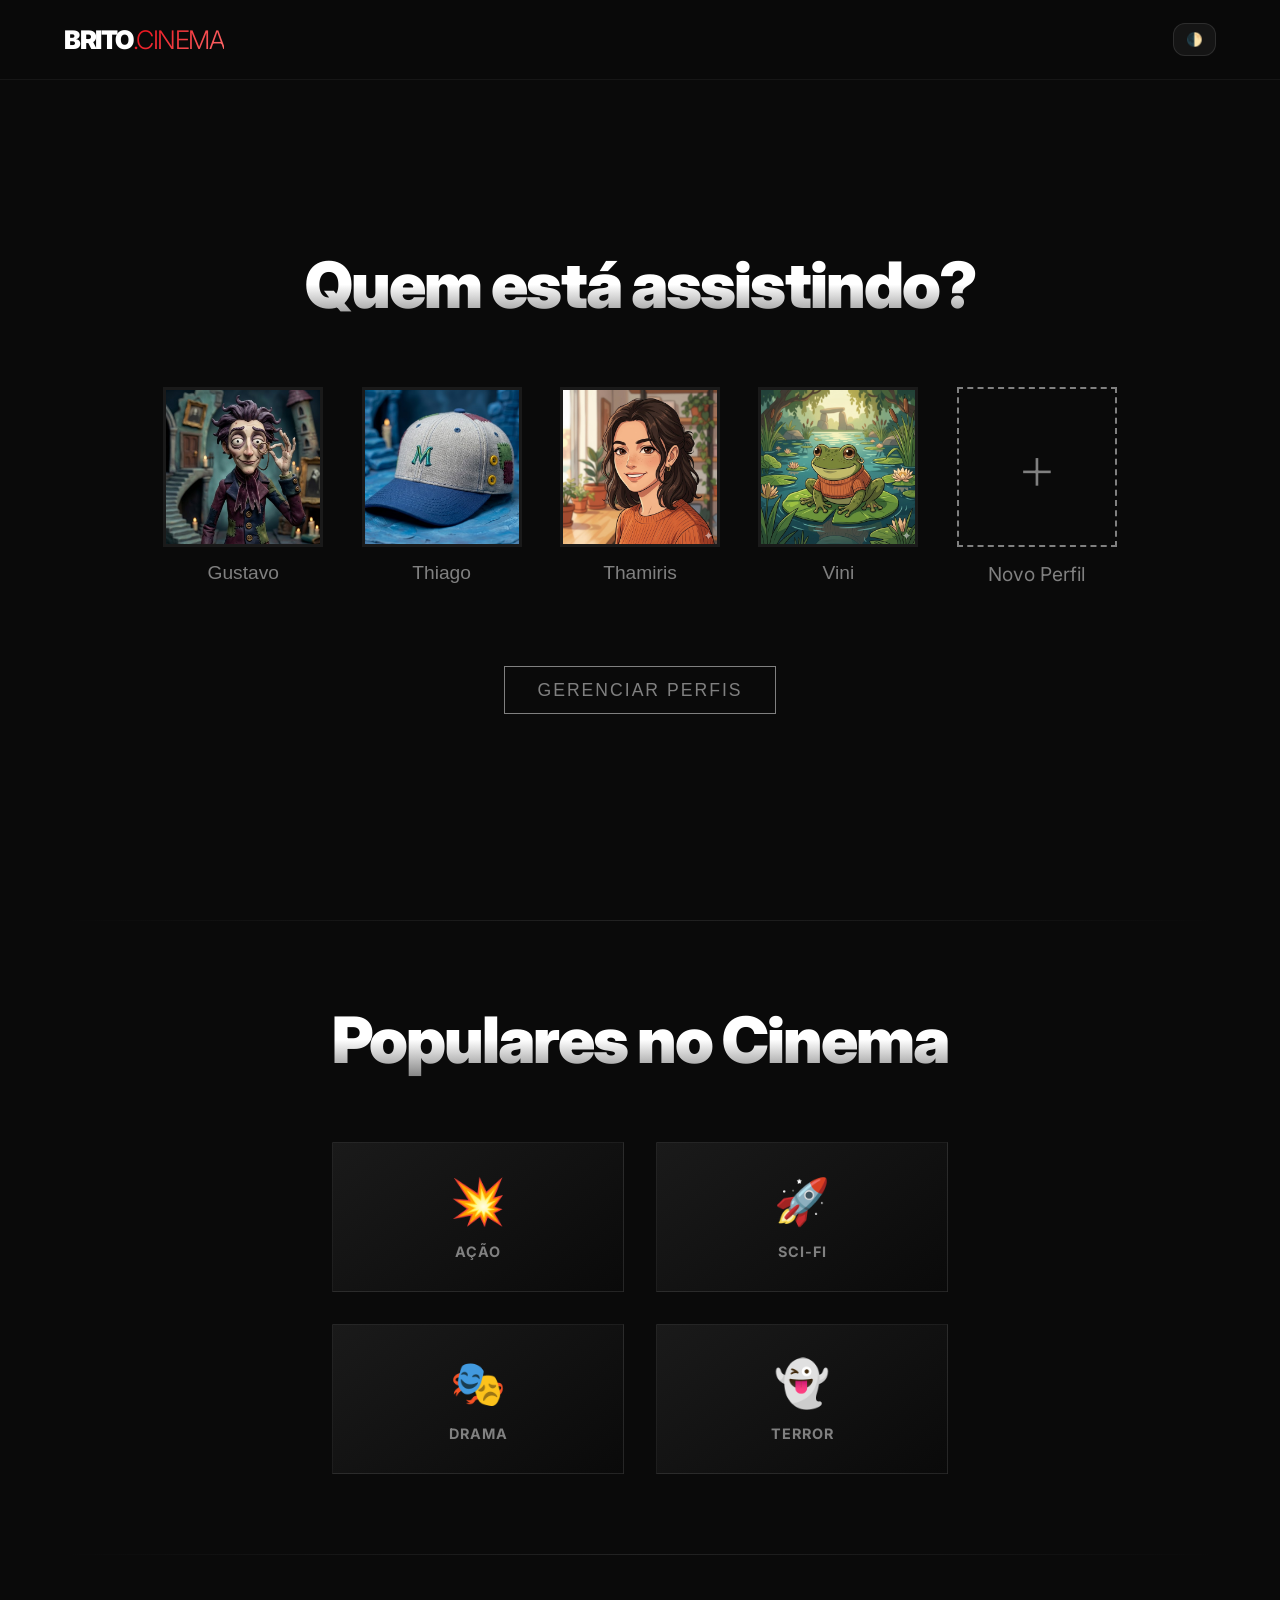
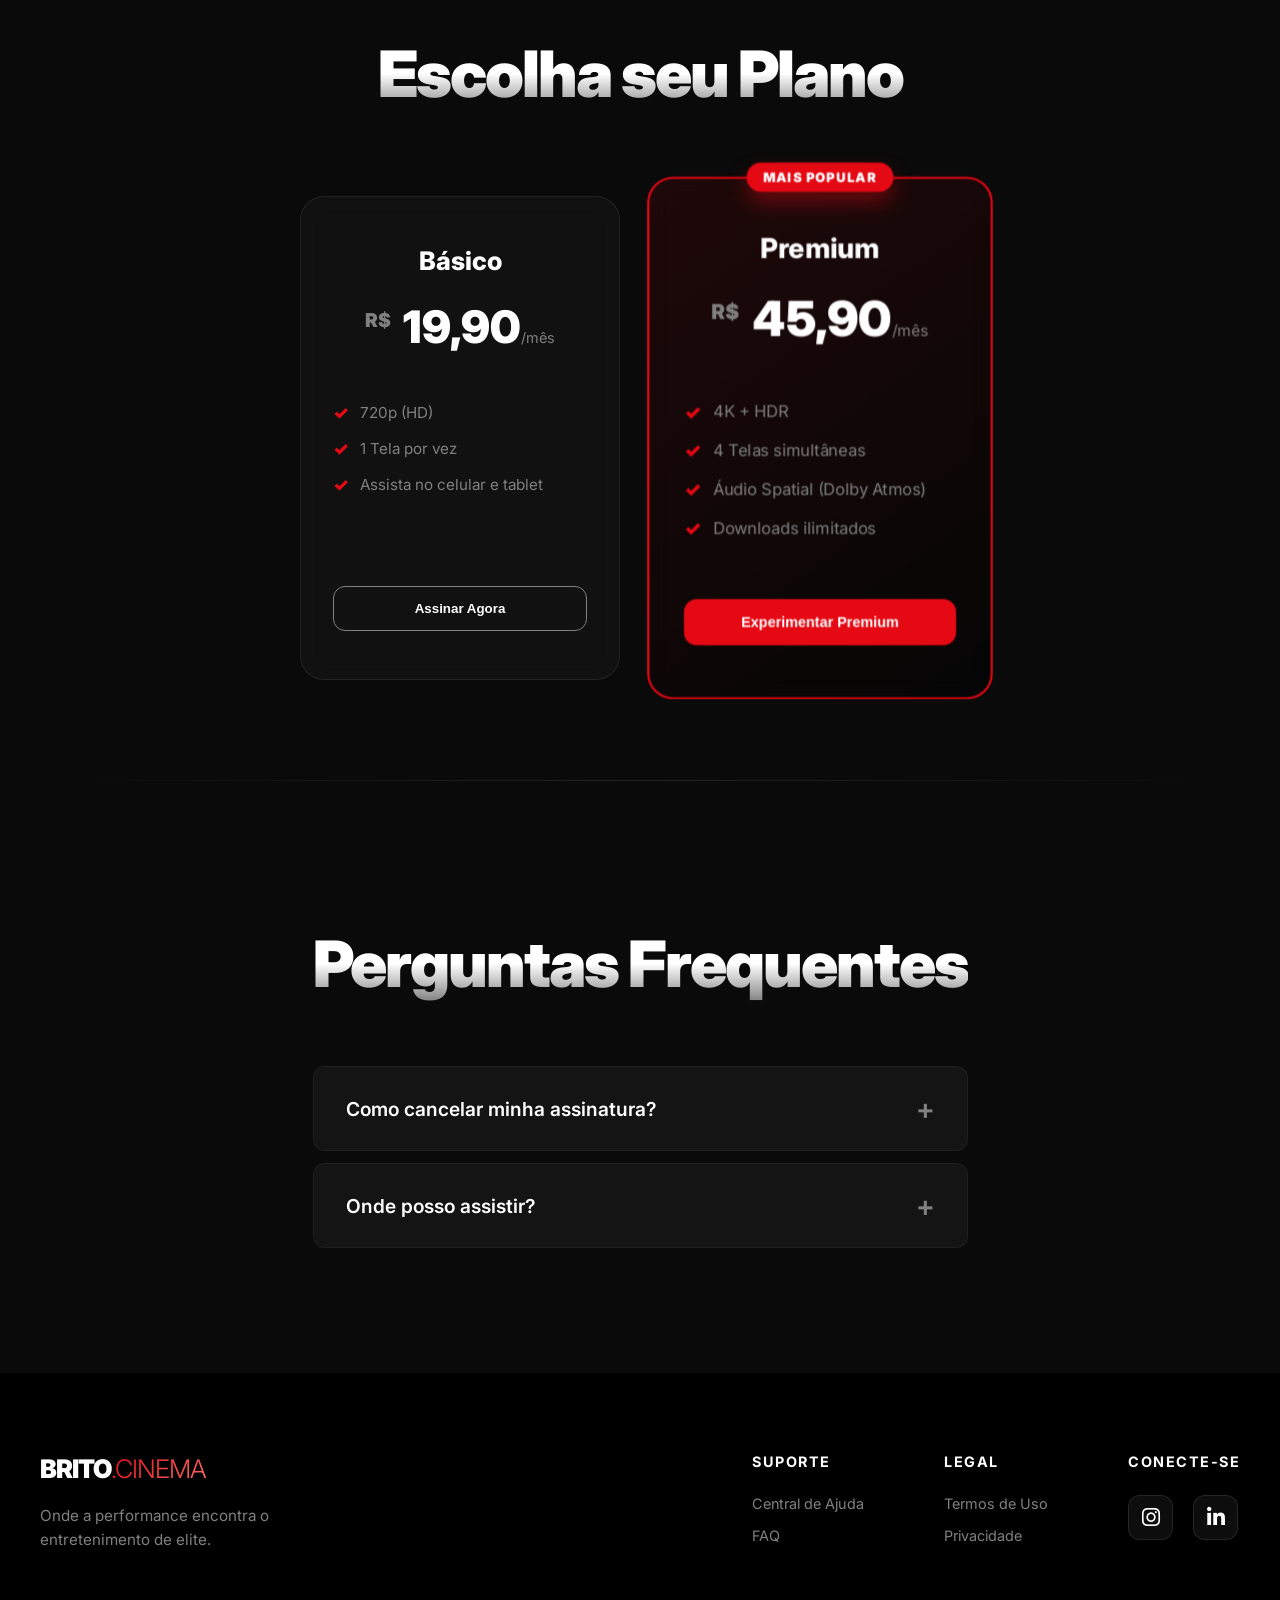
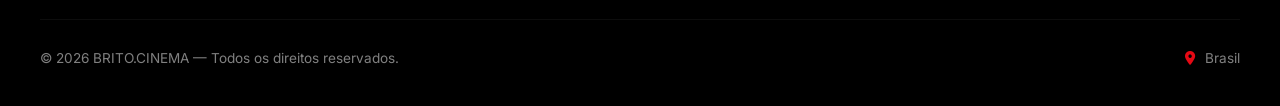
==== commit 59d5fcdb: "refactor(arch): modularize components and optimize event handling - Extracted static HTML into modul" ====
--- a/index.html
+++ b/index.html
@@ -1,172 +1,37 @@
 <!DOCTYPE html>
 <html lang="pt-br">
+
 <head>
     <meta charset="UTF-8">
     <meta name="viewport" content="width=device-width, initial-scale=1.0">
-    <title>BRITO.CINEMA | Premium Experience</title>
-    
+    <title>BRITO.CINEMA</title>
     <link rel="stylesheet" href="https://cdnjs.cloudflare.com/ajax/libs/font-awesome/6.5.1/css/all.min.css">
     <link href="https://fonts.googleapis.com/css2?family=Inter:wght@400;600;700;900&display=swap" rel="stylesheet">
-    
     <link rel="stylesheet" href="./styles/base.css">
     <link rel="stylesheet" href="./styles/profiles.css">
-    <link rel="stylesheet" href="./styles/trending.css"> 
+    <link rel="stylesheet" href="./styles/trending.css">
     <link rel="stylesheet" href="./styles/plans.css">
     <link rel="stylesheet" href="./styles/faq.css">
     <link rel="stylesheet" href="./styles/footer.css">
 </head>
+
 <body class="dark-mode">
-    <header id="main-header">
-        <div class="logo">
-            <span class="logo-main">BRITO</span><span class="logo-dot">.</span><span class="logo-sub">CINEMA</span>
-        </div>
-        <button id="theme-toggle" onclick="toggleTheme()" aria-label="Alternar tema">🌓</button>
-    </header>
+
+    <div id="header-root"></div>
 
     <main>
-        <section class="profile-container">
-            <h1 class="main-title">Quem está assistindo?</h1>
-            <div class="profiles-wrapper">
-                <ul class="profiles-list">
-                    <li class="profile-item">
-                        <div class="avatar-box"><img src="./imgs/profile1.jpg" alt="Gustavo"></div>
-                        <span class="profile-name">Gustavo</span>
-                    </li>
-                    <li class="profile-item">
-                        <div class="avatar-box"><img src="./imgs/profile2.jpg" alt="Thiago"></div>
-                        <span class="profile-name">Thiago</span>
-                    </li>
-                    <li class="profile-item">
-                        <div class="avatar-box"><img src="./imgs/profile3.jpg" alt="Thamiris"></div>
-                        <span class="profile-name">Thamiris</span>
-                    </li>
-                    <li class="profile-item">
-                        <div class="avatar-box"><img src="./imgs/profile4.jpg" alt="Vini"></div>
-                        <span class="profile-name">Vini</span>
-                    </li>
-                    <li class="profile-item">
-                        <a href="#" class="profile-link add-btn">
-                            <div class="avatar-box plus-icon"><span>+</span></div>
-                            <span class="profile-name">Novo Perfil</span>
-                        </a>
-                    </li>
-                </ul>
-            </div>
-            <div class="manage-area">
-                <button class="btn-manage">Gerenciar Perfis</button>
-            </div>
-        </section>
-
+        <div id="profiles-root"></div>
         <hr class="section-divider">
-
-        <section class="trending-section">
-            <h2 class="section-title">Populares no Cinema</h2>
-            <div class="trending-grid">
-                <div class="trending-card">
-                    <span class="genre-icon">💥</span>
-                    <span class="genre-label">Ação</span>
-                </div>
-                <div class="trending-card">
-                    <span class="genre-icon">🚀</span>
-                    <span class="genre-label">Sci-Fi</span>
-                </div>
-                <div class="trending-card">
-                    <span class="genre-icon">🎭</span>
-                    <span class="genre-label">Drama</span>
-                </div>
-                <div class="trending-card">
-                    <span class="genre-icon">👻</span>
-                    <span class="genre-label">Terror</span>
-                </div>
-            </div>
-        </section>
-
-      <hr class="section-divider">
-
-<section class="plans-section">
-    <h2 class="section-title">Escolha seu Plano</h2>
-    <div class="plans-grid">
-        <div class="plan-card">
-            <div class="plan-header">
-                <h3>Básico</h3>
-                <p class="price"><span>R$</span> 19,90<small>/mês</small></p>
-            </div>
-            <ul class="plan-features">
-                <li>720p (HD)</li>
-                <li>1 Tela por vez</li>
-                <li>Assista no celular e tablet</li>
-            </ul>
-            <button class="btn-plan">Assinar Agora</button>
-        </div>
-
-        <div class="plan-card featured">
-            <div class="badge">Mais Popular</div>
-            <div class="plan-header">
-                <h3>Premium</h3>
-                <p class="price"><span>R$</span> 45,90<small>/mês</small></p>
-            </div>
-            <ul class="plan-features">
-                <li>4K + HDR</li>
-                <li>4 Telas simultâneas</li>
-                <li>Áudio Spatial (Dolby Atmos)</li>
-                <li>Downloads ilimitados</li>
-            </ul>
-            <button class="btn-plan btn-featured">Experimentar Premium</button>
-        </div>
-    </div>
-</section>
-
+        <div id="trending-root"></div>
         <hr class="section-divider">
-
-        <section class="faq-section">
-            <h2 class="section-title">Perguntas Frequentes</h2>
-            <div class="faq-container">
-                <div class="faq-item">
-                    <div class="faq-question">Como cancelar minha assinatura? <span class="faq-icon">+</span></div>
-                    <div class="faq-answer">Você pode cancelar online com apenas dois cliques. Sem taxas de cancelamento.</div>
-                </div>
-                <div class="faq-item">
-                    <div class="faq-question">Onde posso assistir? <span class="faq-icon">+</span></div>
-                    <div class="faq-answer">Assista em qualquer lugar, a qualquer momento, em um número ilimitado de dispositivos.</div>
-                </div>
-            </div>
-        </section>
+        <div id="plans-root"></div>
+        <hr class="section-divider">
+        <div id="faq-root"></div>
     </main>
 
-    <footer id="main-footer">
-        <div class="footer-container">
-            <div class="footer-brand">
-                <div class="logo">
-                    <span class="logo-main">BRITO</span><span class="logo-dot">.</span><span class="logo-sub">CINEMA</span>
-                </div>
-                <p>A melhor experiência cinematográfica na palma da sua mão. Assista onde quiser, quando quiser.</p>
-                <div class="social-links">
-                    <a href="#" class="social-btn" aria-label="Instagram"><i class="fa-brands fa-instagram"></i></a>
-                    <a href="#" class="social-btn" aria-label="LinkedIn"><i class="fa-brands fa-linkedin-in"></i></a>
-                    <a href="#" class="social-btn" aria-label="YouTube"><i class="fa-brands fa-youtube"></i></a>
-                </div>
-            </div>
-            <div class="footer-grid">
-                <div class="footer-column">
-                    <h4>Explore</h4>
-                    <a href="#">Séries</a><a href="#">Filmes</a><a href="#">Originais</a>
-                </div>
-                <div class="footer-column">
-                    <h4>Suporte</h4>
-                    <a href="#">Ajuda</a><a href="#">Conta</a><a href="#">FAQ</a>
-                </div>
-                <div class="footer-column">
-                    <h4>Legal</h4>
-                    <a href="#">Termos</a><a href="#">Privacidade</a>
-                </div>
-            </div>
-        </div>
-        <div class="footer-bottom">
-            <p>&copy; 2026 BRITO.CINEMA - Todos os direitos reservados</p>
-            <span>Brasil</span>
-        </div>
-    </footer>
+    <div id="footer-root"></div>
 
+    <script src="./scripts/loader.js"></script>
     <script src="./scripts/theme.js"></script>
     <script src="./scripts/accordions.js"></script>
 </body>
--- a/styles/base.css
+++ b/styles/base.css
@@ -3,16 +3,15 @@
     --primary-hover: #ff1f1f;
     --bg-dark: #0a0a0a;
     --card-bg: #141414;
-    --text-main: #ffffff;
+    --text-main: #fff;
     --text-muted: #808080;
     --header-glass: rgba(10, 10, 10, 0.75);
     --transition: all 0.5s cubic-bezier(0.23, 1, 0.32, 1);
-    --border-radius: 12px;
 }
 
 .light-mode {
     --bg-dark: #f8f9fa;
-    --card-bg: #ffffff;
+    --card-bg: #fff;
     --text-main: #1a1a1a;
     --text-muted: #707070;
     --header-glass: rgba(248, 249, 250, 0.8);
@@ -26,21 +25,21 @@
 }
 
 body {
-    background-color: var(--bg-dark);
+    background: var(--bg-dark);
     color: var(--text-main);
     font-family: 'Inter', sans-serif;
     overflow-x: hidden;
-    transition: background-color 0.6s ease;
+    transition: background 0.6s ease;
 }
 
 main {
     min-height: 100vh;
+    padding: 120px 20px 60px;
+    max-width: 1200px;
+    margin: 0 auto;
     display: flex;
     flex-direction: column;
     align-items: center;
-    padding: 120px 20px 60px;
-    max-width: 1200px;
-    margin: 0 auto;
 }
 
 header {
@@ -48,13 +47,13 @@
     top: 0;
     width: 100%;
     height: 80px;
+    padding: 0 5%;
+    z-index: 1000;
     display: flex;
     justify-content: space-between;
     align-items: center;
-    padding: 0 5%;
-    z-index: 1000;
     backdrop-filter: blur(20px) saturate(180%);
-    background-color: var(--header-glass);
+    background: var(--header-glass);
     border-bottom: 1px solid rgba(255, 255, 255, 0.05);
 }
 
@@ -67,7 +66,6 @@
     transition: var(--transition);
 }
 
-/* UTILITIES */
 .main-title,
 .section-title {
     font-size: clamp(2rem, 6vw, 4rem);
@@ -95,9 +93,9 @@
 }
 
 .section-divider {
+    height: 1px;
+    width: 100%;
+    margin: 5rem 0;
     border: 0;
-    height: 1px;
     background: linear-gradient(90deg, transparent, rgba(255, 255, 255, 0.1), transparent);
-    margin: 5rem 0;
-    width: 100%;
 }
--- a/styles/profiles.css
+++ b/styles/profiles.css
@@ -1,114 +1,160 @@
+/* --- ESTILIZAÇÃO PROFILES BRITO.CINEMA --- */
+
+.profile-container {
+    display: flex;
+    flex-direction: column;
+    align-items: center;
+    justify-content: center;
+    min-height: 80vh;
+    width: 100%;
+    padding: 20px;
+}
+
+.profiles-wrapper {
+    width: 100%;
+    max-width: 1000px;
+}
+
 .profiles-list {
     list-style: none;
     display: flex;
     flex-wrap: wrap;
     justify-content: center;
-    gap: 3rem;
+    gap: clamp(1.5rem, 3vw, 3rem);
 }
 
+/* Animação de Entrada (fadeInUp) */
 .profile-item {
     opacity: 0;
-    transform: translateY(20px);
-    animation: fadeInUp 0.6s forwards;
+    transform: translateY(30px);
+    animation: fadeInUp 0.6s cubic-bezier(0.23, 1, 0.32, 1) forwards;
 }
 
-.profile-item:nth-child(1) {
-    animation-delay: 0.1s;
+/* Delays para efeito cascata */
+.profile-item:nth-child(1) { animation-delay: 0.1s; }
+.profile-item:nth-child(2) { animation-delay: 0.2s; }
+.profile-item:nth-child(3) { animation-delay: 0.3s; }
+.profile-item:nth-child(4) { animation-delay: 0.4s; }
+.profile-item:nth-child(5) { animation-delay: 0.5s; }
+
+/* Botões e Links de Perfil */
+.profile-btn, .profile-link {
+    background: none;
+    border: none;
+    text-decoration: none;
+    cursor: pointer;
+    display: flex;
+    flex-direction: column;
+    align-items: center;
+    group: hover;
 }
 
-.profile-item:nth-child(2) {
-    animation-delay: 0.2s;
-}
-
-.profile-item:nth-child(3) {
-    animation-delay: 0.3s;
-}
-
-.profile-item:nth-child(4) {
-    animation-delay: 0.4s;
-}
-
-.profile-item:nth-child(5) {
-    animation-delay: 0.5s;
-}
-
+/* Caixa da Imagem */
 .avatar-box {
-    width: clamp(120px, 15vw, 180px);
-    height: clamp(120px, 15vw, 180px);
+    width: clamp(100px, 14vw, 160px);
+    height: clamp(100px, 14vw, 160px);
     border-radius: var(--border-radius);
-    position: relative;
     overflow: hidden;
-    background-color: #1a1a1a;
     border: 3px solid transparent;
     transition: var(--transition);
+    background-color: #1a1a1a;
+    position: relative;
 }
 
 .avatar-box img {
     width: 100%;
     height: 100%;
     object-fit: cover;
-    display: block;
+    transition: transform 0.4s ease;
 }
 
+/* Efeito Hover no Avatar */
 .profile-item:hover .avatar-box {
-    transform: scale(1.08) translateY(-10px);
     border-color: var(--text-main);
+    transform: scale(1.05);
 }
 
+.profile-item:active .avatar-box {
+    transform: scale(0.95);
+}
+
+/* Nome do Perfil */
 .profile-name {
-    margin-top: 20px;
-    display: block;
-    text-align: center;
+    margin-top: 15px;
     color: var(--text-muted);
-    font-size: 1.1rem;
+    font-size: clamp(0.9rem, 1.5vw, 1.2rem);
     transition: var(--transition);
 }
 
 .profile-item:hover .profile-name {
     color: var(--text-main);
-    transform: translateY(5px);
 }
 
+/* Estilo Especial: Botão Novo Perfil */
 .plus-icon {
     display: flex;
     align-items: center;
     justify-content: center;
+    background-color: transparent;
     border: 2px dashed var(--text-muted);
 }
 
 .plus-icon span {
-    font-size: 5rem;
+    font-size: 4rem;
     font-weight: 200;
     color: var(--text-muted);
+    transition: var(--transition);
+}
+
+.profile-item:hover .plus-icon {
+    background-color: var(--text-main);
+    border-style: solid;
+}
+
+.profile-item:hover .plus-icon span {
+    color: var(--bg-dark);
+    transform: rotate(90deg);
+}
+
+/* Área do Botão de Gerenciar */
+.manage-area {
+    margin-top: 5rem;
 }
 
 .btn-manage {
-    margin-top: 4rem;
     background: transparent;
     border: 1px solid var(--text-muted);
     color: var(--text-muted);
-    padding: 1rem 2.5rem;
-    font-weight: 600;
+    padding: 0.8rem 2rem;
+    font-size: 1.1rem;
+    font-weight: 500;
     text-transform: uppercase;
-    letter-spacing: 3px;
+    letter-spacing: 2px;
     cursor: pointer;
     transition: var(--transition);
 }
 
 .btn-manage:hover {
-    color: var(--bg-dark);
-    background-color: var(--text-main);
+    color: var(--text-main);
     border-color: var(--text-main);
+    background: rgba(255, 255, 255, 0.05);
 }
 
+/* Keyframes */
 @keyframes fadeInUp {
-    from {
-        opacity: 0;
-        transform: translateY(30px);
-    }
-
     to {
         opacity: 1;
         transform: translateY(0);
     }
+}
+
+/* Responsividade */
+@media (max-width: 600px) {
+    .profiles-list {
+        gap: 1.5rem;
+    }
+    .profile-container {
+        min-height: auto;
+        padding-top: 100px;
+    }
 }
--- a/styles/faq.css
+++ b/styles/faq.css
@@ -1,48 +1,87 @@
+/* --- FAQ ALINHADO (MESMO TAMANHO) --- */
+.faq-section {
+    padding: 4rem 20px;
+    display: flex;
+    flex-direction: column;
+    align-items: center;
+}
+
 .faq-container {
     width: 100%;
     max-width: 850px;
+    display: grid;
+    gap: 12px;
 }
 
 .faq-item {
     background: var(--card-bg);
-    margin-bottom: 1rem;
-    border-radius: var(--border-radius);
-    border: 1px solid rgba(255, 255, 255, 0.05);
-    cursor: pointer;
+    border: 1px solid rgba(255, 255, 255, .05);
+    border-radius: 12px;
     overflow: hidden;
+    transition: var(--transition);
+}
+
+.faq-item:hover,
+.faq-item.active {
+    background: rgba(255, 255, 255, .06);
+    border-color: var(--primary);
 }
 
 .faq-question {
-    padding: 1.5rem;
+    width: 100%;
+    padding: 1.5rem 2rem;
     display: flex;
     justify-content: space-between;
     align-items: center;
-    font-weight: 600;
-    font-size: 1.1rem;
+    background: none;
+    border: none;
+    cursor: pointer;
+    color: var(--text-main);
+    font: 600 1.2rem 'Inter', sans-serif;
+}
+
+.faq-icon {
+    font-size: 1.8rem;
+    color: var(--text-muted);
+    transition: .4s;
 }
 
 .faq-answer {
     max-height: 0;
-    padding: 0 1.5rem;
-    overflow: hidden;
+    opacity: 0;
+    padding: 0 2rem;
     color: var(--text-muted);
-    transition: max-height 0.4s ease, padding 0.4s ease, opacity 0.4s ease;
-    opacity: 0;
     line-height: 1.6;
+    transition: .5s ease;
+}
+
+/* --- STATES --- */
+.faq-question:hover,
+.faq-item.active .faq-icon {
+    color: var(--primary);
 }
 
 .faq-item.active .faq-answer {
-    max-height: 200px;
-    padding-top: 0.5rem;
-    padding-bottom: 1.5rem;
+    max-height: 500px;
     opacity: 1;
-}
-
-.faq-icon {
-    transition: transform 0.3s;
+    padding-bottom: 2rem;
 }
 
 .faq-item.active .faq-icon {
     transform: rotate(45deg);
-    color: var(--primary);
+}
+
+@media (max-width: 600px) {
+    .faq-question {
+        font-size: 1rem;
+        padding: 1.2rem;
+    }
+
+    .faq-answer {
+        padding: 0 1.2rem;
+    }
+
+    .faq-item.active .faq-answer {
+        padding-bottom: 1.5rem;
+    }
 }
--- a/styles/footer.css
+++ b/styles/footer.css
@@ -1,106 +1,127 @@
+/* --- FOOTER BRITO.CINEMA --- */
 #main-footer {
-    width: 100%;
-    background-color: var(--header-glass);
-    backdrop-filter: blur(20px);
+    background: #000;
+    padding: 80px 20px 40px;
     border-top: 1px solid rgba(255, 255, 255, 0.05);
-    padding: 4rem 5% 2rem;
-    margin-top: 5rem;
+    font-family: 'Inter', sans-serif;
 }
 
 .footer-container {
     max-width: 1200px;
     margin: 0 auto;
-    display: grid;
-    grid-template-columns: 1fr 2fr;
-    gap: 4rem;
+    display: flex;
+    justify-content: space-between;
+    flex-wrap: wrap;
+    gap: 50px;
+}
+
+.footer-brand .logo {
+    font-size: 1.6rem;
+    font-weight: 900;
+    color: #fff;
+    margin-bottom: 20px;
+    letter-spacing: -1px;
 }
 
 .footer-brand p {
     color: var(--text-muted);
-    margin-top: 1.5rem;
+    font-size: 0.95rem;
     line-height: 1.6;
-    max-width: 300px;
-    font-size: 0.9rem;
+    max-width: 280px;
 }
 
-.social-links {
+/* Grid de Navegação */
+.footer-grid {
     display: flex;
-    gap: 1rem;
-    margin-top: 2rem;
-}
-
-.social-links a {
-    color: var(--text-muted);
-    text-decoration: none;
-    font-size: 1.1rem;
-    transition: var(--transition);
-}
-
-.social-links a:hover {
-    color: var(--primary);
-    transform: translateY(-3px);
-}
-
-.footer-grid {
-    display: grid;
-    grid-template-columns: repeat(3, 1fr);
-    gap: 2rem;
+    gap: 80px;
 }
 
 .footer-column h4 {
-    color: var(--text-main);
-    font-size: 1.1rem;
-    margin-bottom: 1.5rem;
-    font-weight: 700;
+    color: #fff;
+    font-size: 0.9rem;
+    margin-bottom: 25px;
+    text-transform: uppercase;
+    letter-spacing: 1.5px;
 }
 
 .footer-column a {
     display: block;
     color: var(--text-muted);
     text-decoration: none;
-    margin-bottom: 0.8rem;
     font-size: 0.9rem;
+    margin-bottom: 15px;
     transition: var(--transition);
 }
 
 .footer-column a:hover {
     color: var(--primary);
-    padding-left: 5px;
 }
 
+/* Social Links - Foco em Instagram e LinkedIn */
+.social-links {
+    display: flex;
+    gap: 20px;
+}
+
+.social-links a {
+    width: 45px;
+    height: 45px;
+    background: rgba(255, 255, 255, 0.05);
+    color: #fff;
+    display: flex;
+    align-items: center;
+    justify-content: center;
+    border-radius: 12px;
+    font-size: 1.3rem;
+    transition: var(--transition);
+    border: 1px solid rgba(255, 255, 255, 0.1);
+}
+
+
+/* Footer Bottom */
 .footer-bottom {
     max-width: 1200px;
-    margin: 4rem auto 0;
-    padding-top: 2rem;
+    margin: 60px auto 0;
+    padding-top: 30px;
     border-top: 1px solid rgba(255, 255, 255, 0.05);
     display: flex;
     justify-content: space-between;
     align-items: center;
     color: var(--text-muted);
-    font-size: 0.8rem;
+    font-size: 0.85rem;
 }
 
-@media (max-width: 900px) {
+.footer-info {
+    display: flex;
+    gap: 30px;
+}
+
+.region i {
+    margin-right: 6px;
+    color: var(--primary);
+}
+
+.author {
+    font-weight: 600;
+    color: var(--text-main);
+}
+
+/* Responsividade */
+@media (max-width: 850px) {
     .footer-container {
-        grid-template-columns: 1fr;
+        flex-direction: column;
+        align-items: center;
         text-align: center;
     }
-
-    .footer-brand p {
-        margin: 1.5rem auto;
+    .footer-grid {
+        gap: 40px;
+        flex-direction: column;
     }
-
+    .footer-bottom {
+        flex-direction: column;
+        gap: 20px;
+    }
     .social-links {
         justify-content: center;
     }
-
-    .footer-grid {
-        grid-template-columns: 1fr;
-        gap: 3rem;
-    }
-
-    .footer-bottom {
-        flex-direction: column;
-        gap: 1rem;
-    }
 }
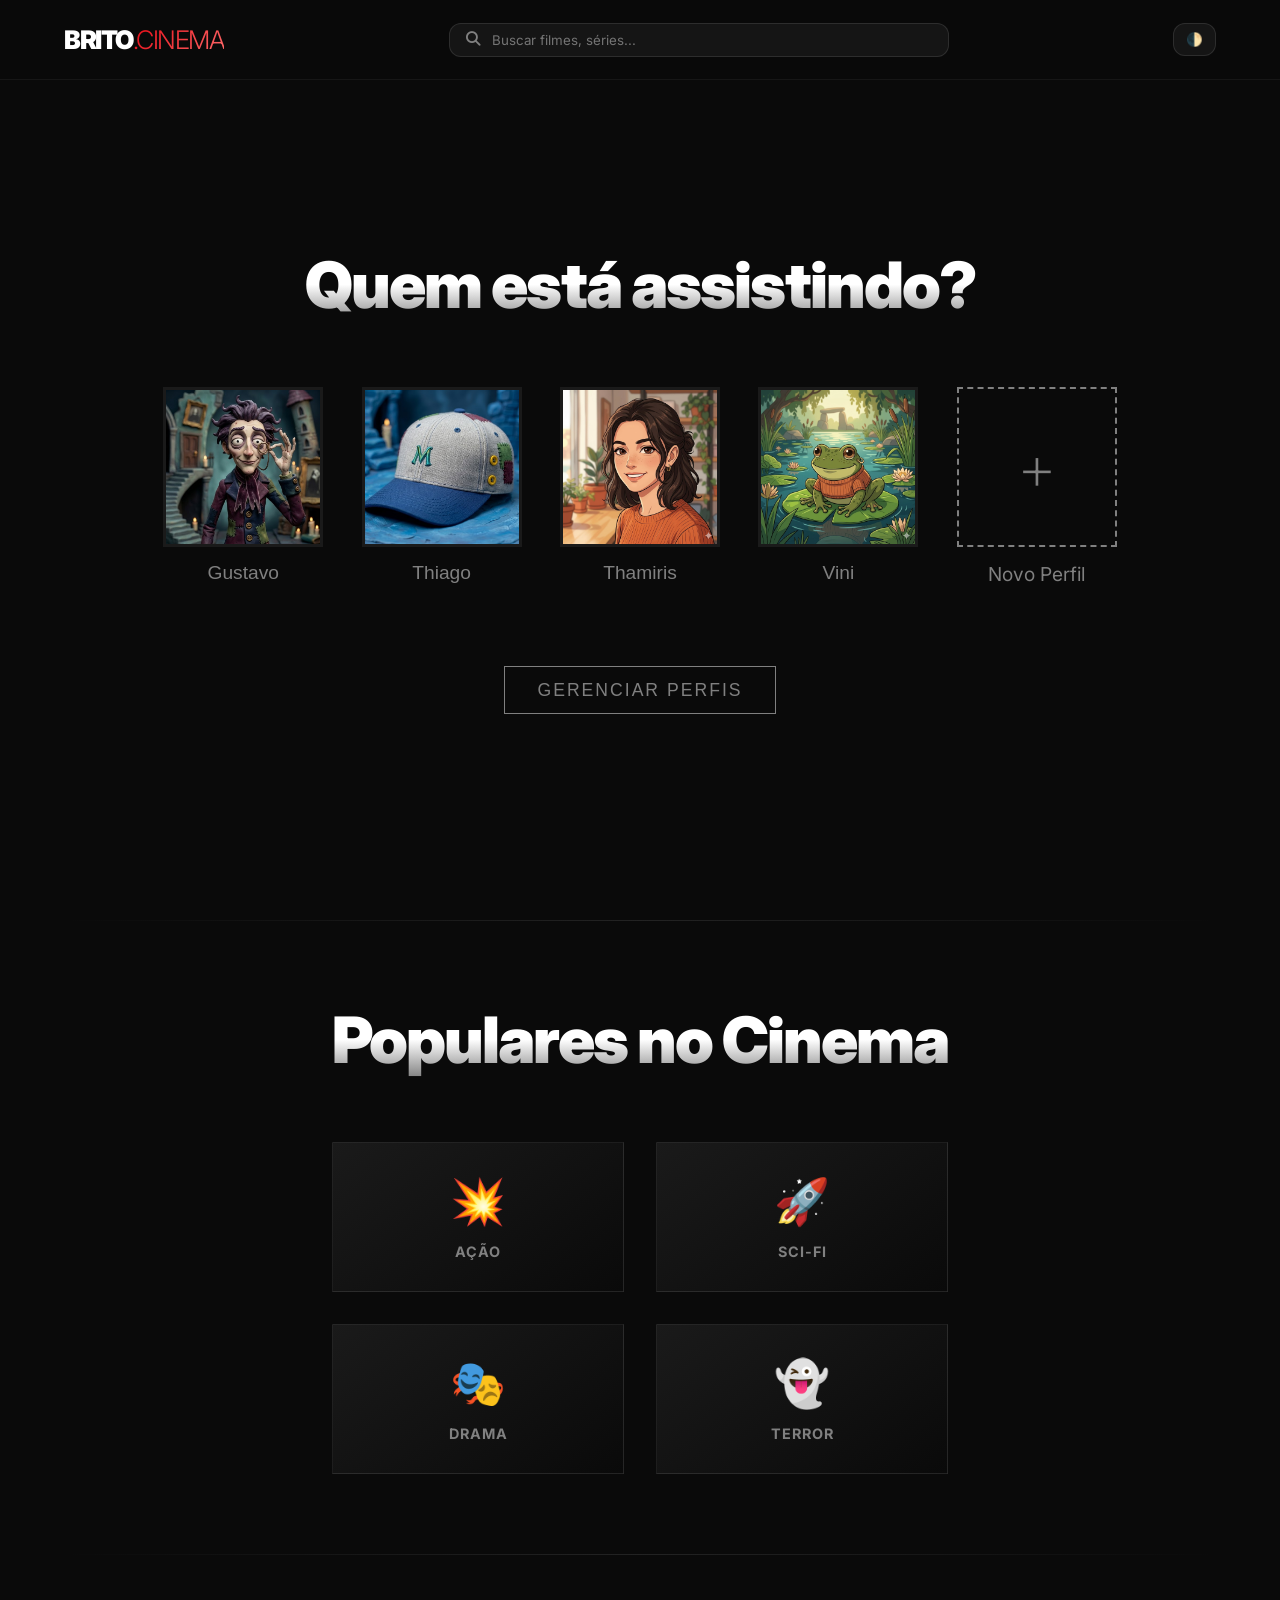
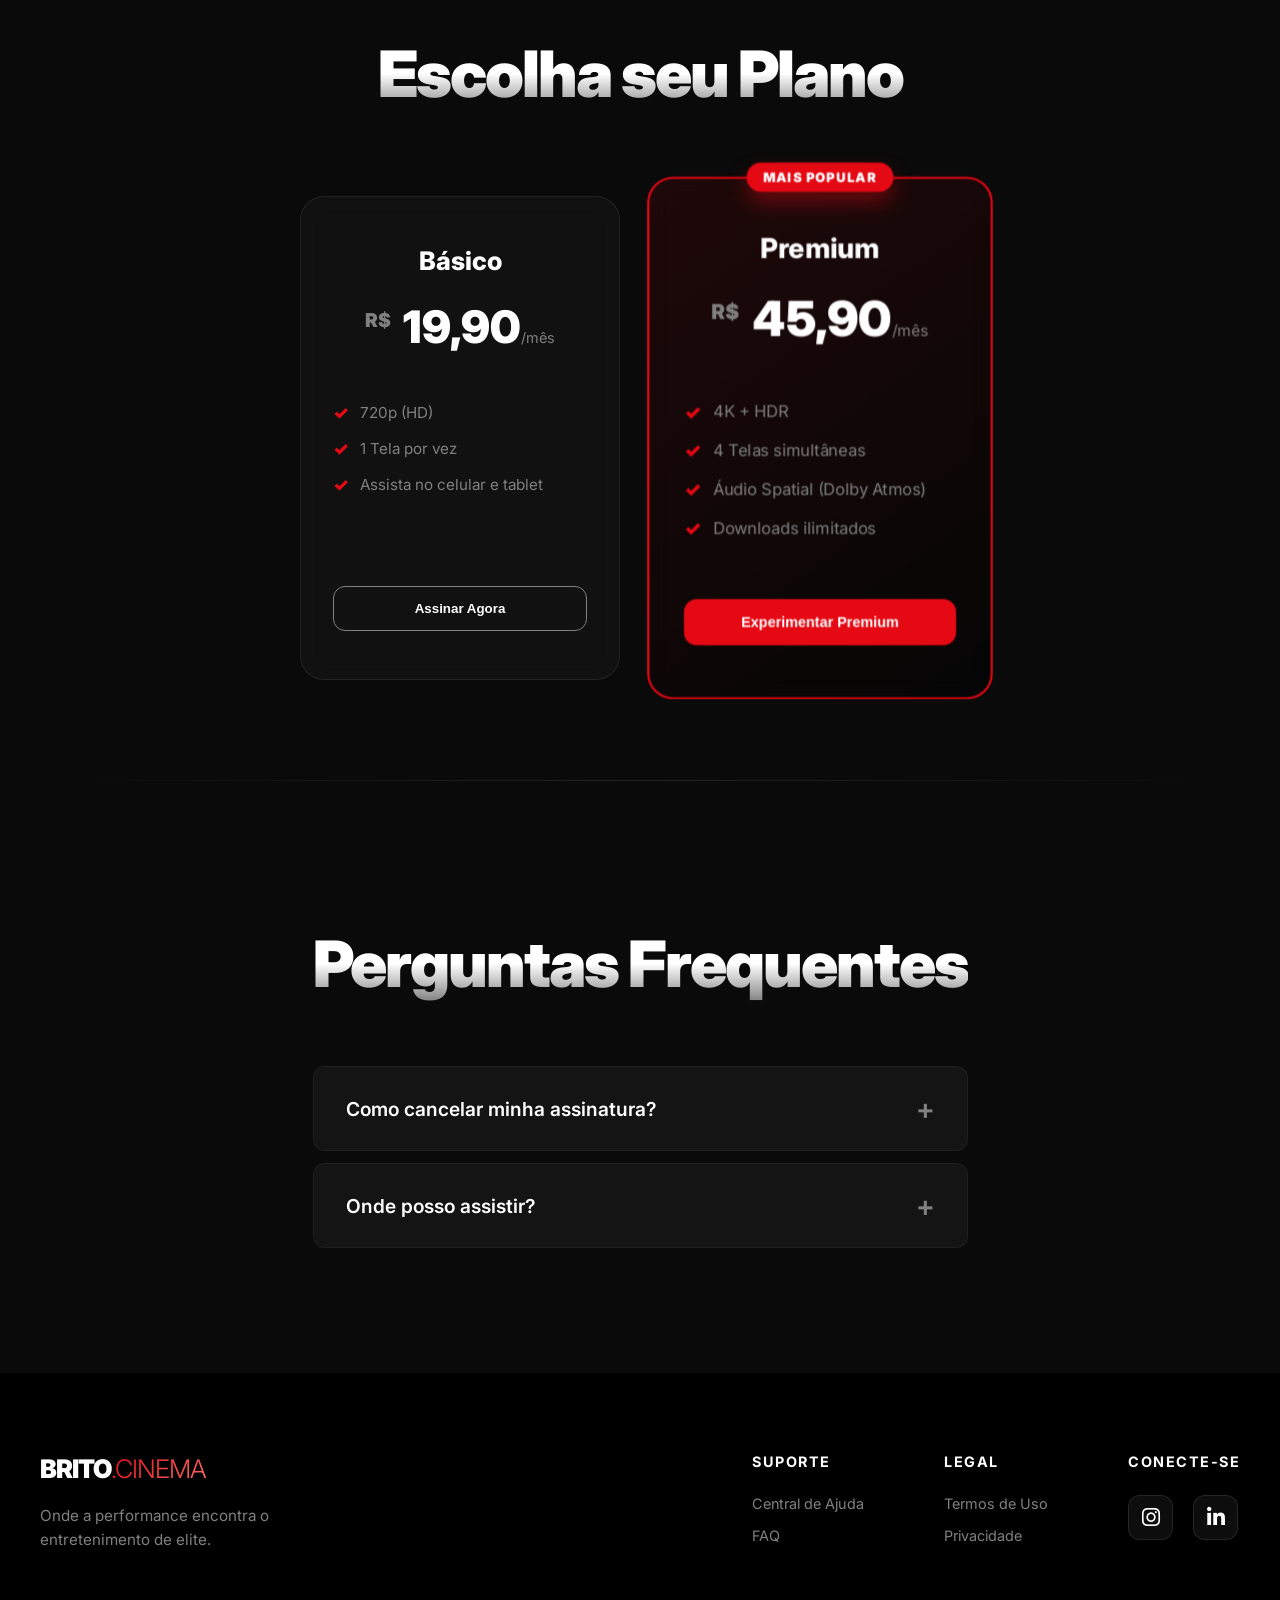
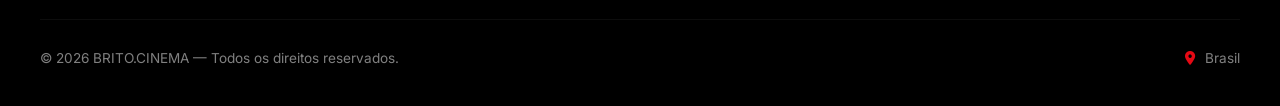
==== commit b04ebbec: "feat(search): implementar barra de busca e integração com TMDB Integração API: Configuração do clien" ====
--- a/index.html
+++ b/index.html
@@ -13,6 +13,8 @@
     <link rel="stylesheet" href="./styles/plans.css">
     <link rel="stylesheet" href="./styles/faq.css">
     <link rel="stylesheet" href="./styles/footer.css">
+    <link rel="stylesheet" href="./styles/header.css">
+
 </head>
 
 <body class="dark-mode">
--- a/styles/base.css
+++ b/styles/base.css
@@ -52,9 +52,9 @@
     display: flex;
     justify-content: space-between;
     align-items: center;
-    backdrop-filter: blur(20px) saturate(180%);
-    background: var(--header-glass);
-    border-bottom: 1px solid rgba(255, 255, 255, 0.05);
+    background: var(--bg-dark);
+    border-bottom: 1px solid rgba(255, 255, 255, 0.1);
+    transition: var(--transition);
 }
 
 #theme-toggle {
--- a/styles/header.css
+++ b/styles/header.css
@@ -0,0 +1,88 @@
+header {
+    position: fixed;
+    top: 0;
+    width: 100%;
+    height: auto;
+    min-height: 80px;
+    padding: 10px 5%;
+    z-index: 1000;
+    display: grid;
+    grid-template-columns: auto 1fr auto;
+    align-items: center;
+    gap: 20px;
+    background: var(--bg-dark);
+    background: var(--header-glass);
+    border-bottom: 1px solid rgba(255, 255, 255, 0.05);
+    transition: var(--transition);
+}
+
+.search-bar {
+    display: flex;
+    align-items: center;
+    background: rgba(255, 255, 255, 0.05);
+    border: 1px solid rgba(255, 255, 255, 0.1);
+    border-radius: 12px;
+    padding: 8px 16px;
+    transition: var(--transition);
+    max-width: 500px;
+    justify-self: center;
+    width: 100%;
+}
+
+.search-bar:focus-within {
+    background: rgba(255, 255, 255, 0.1);
+    border-color: var(--primary);
+    box-shadow: 0 0 15px rgba(229, 9, 20, 0.2);
+}
+
+.search-bar i {
+    color: var(--text-muted);
+    font-size: 0.9rem;
+    transition: var(--transition);
+}
+
+.search-bar input {
+    background: transparent;
+    border: none;
+    color: var(--text-main);
+    padding-left: 12px;
+    outline: none;
+    width: 100%;
+    font-family: inherit;
+}
+
+.search-bar:focus-within i {
+    color: var(--primary);
+}
+
+#theme-toggle {
+    justify-self: end;
+
+}
+
+@media (max-width: 768px) {
+    header {
+        grid-template-columns: 1fr 1fr;
+        padding: 15px 5%;
+        gap: 10px;
+    }
+
+    .logo {
+        grid-column: 1;
+    }
+
+    #theme-toggle {
+        grid-column: 2;
+    }
+
+    .search-bar {
+        grid-column: 1 / span 2;
+        order: 3;
+        margin-top: 5px;
+        max-width: none;
+    }
+
+    header main {
+        padding-top: 150px;
+    }
+}
